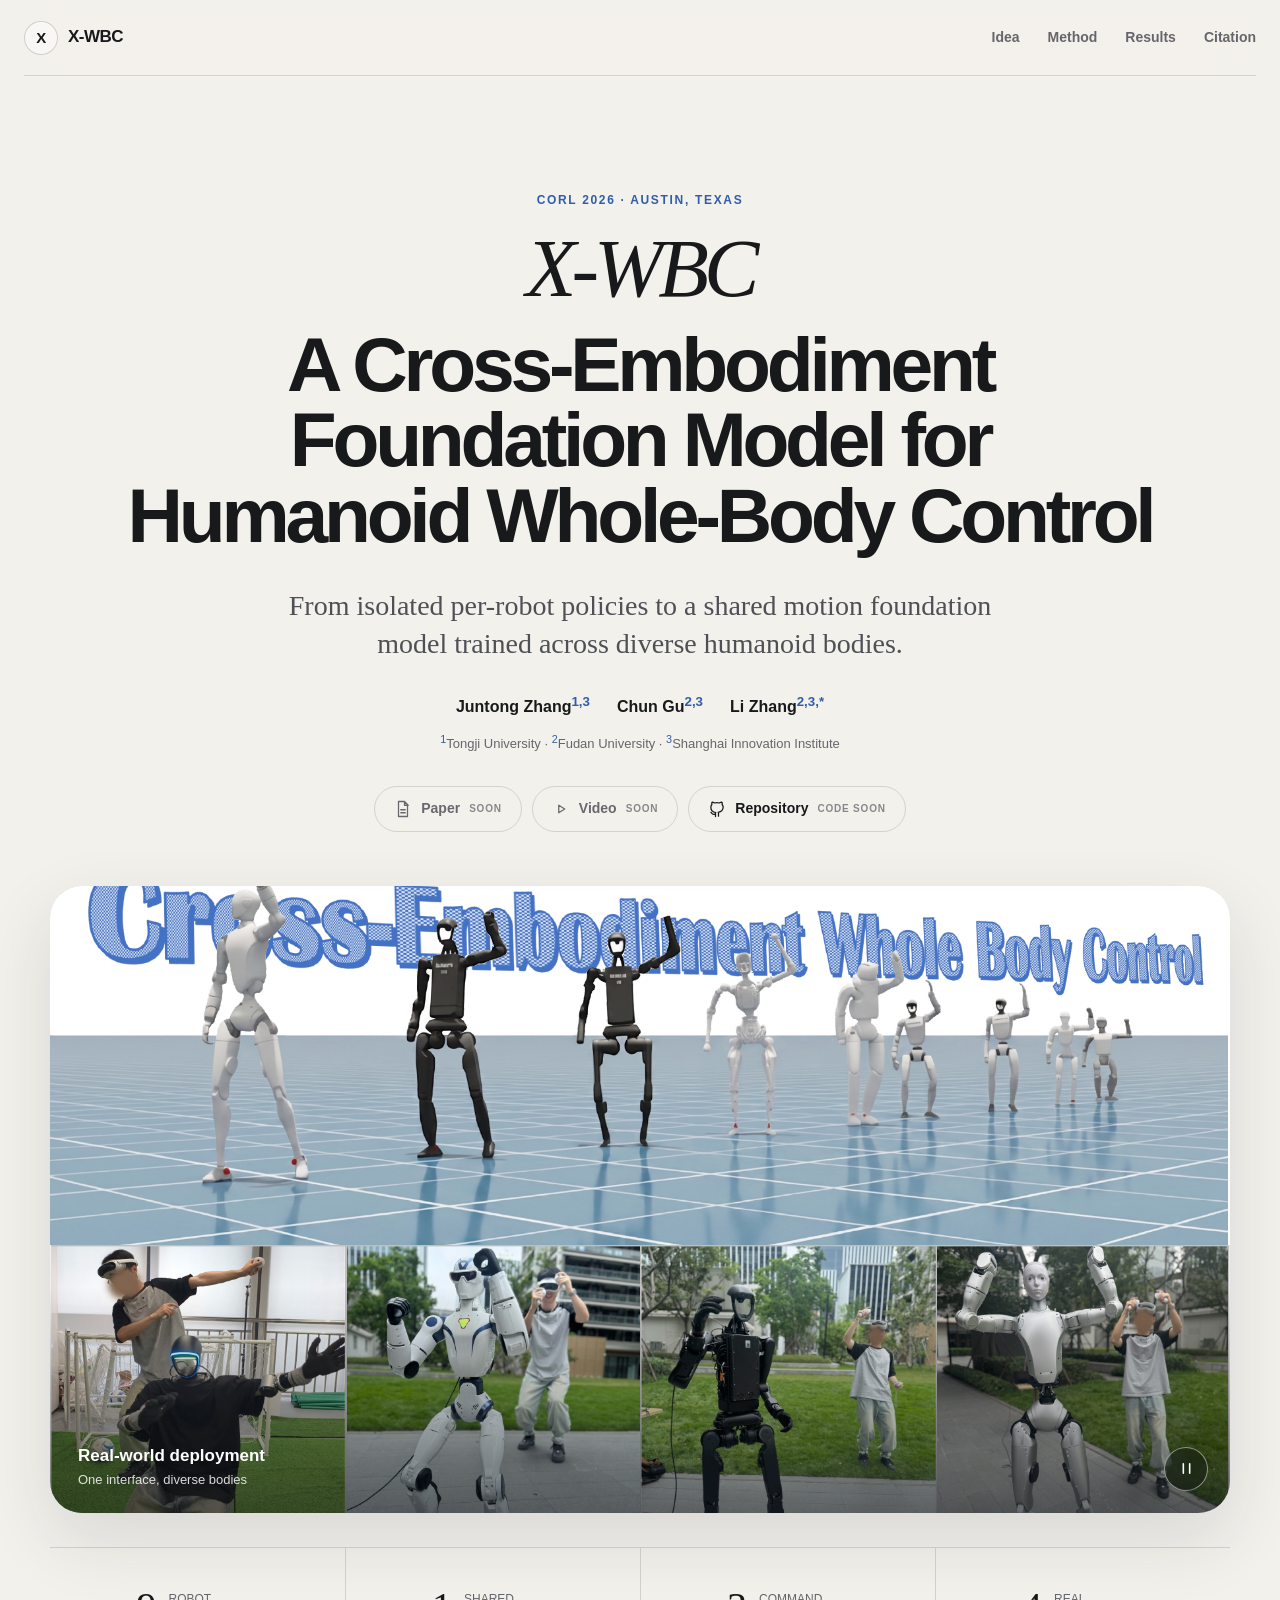
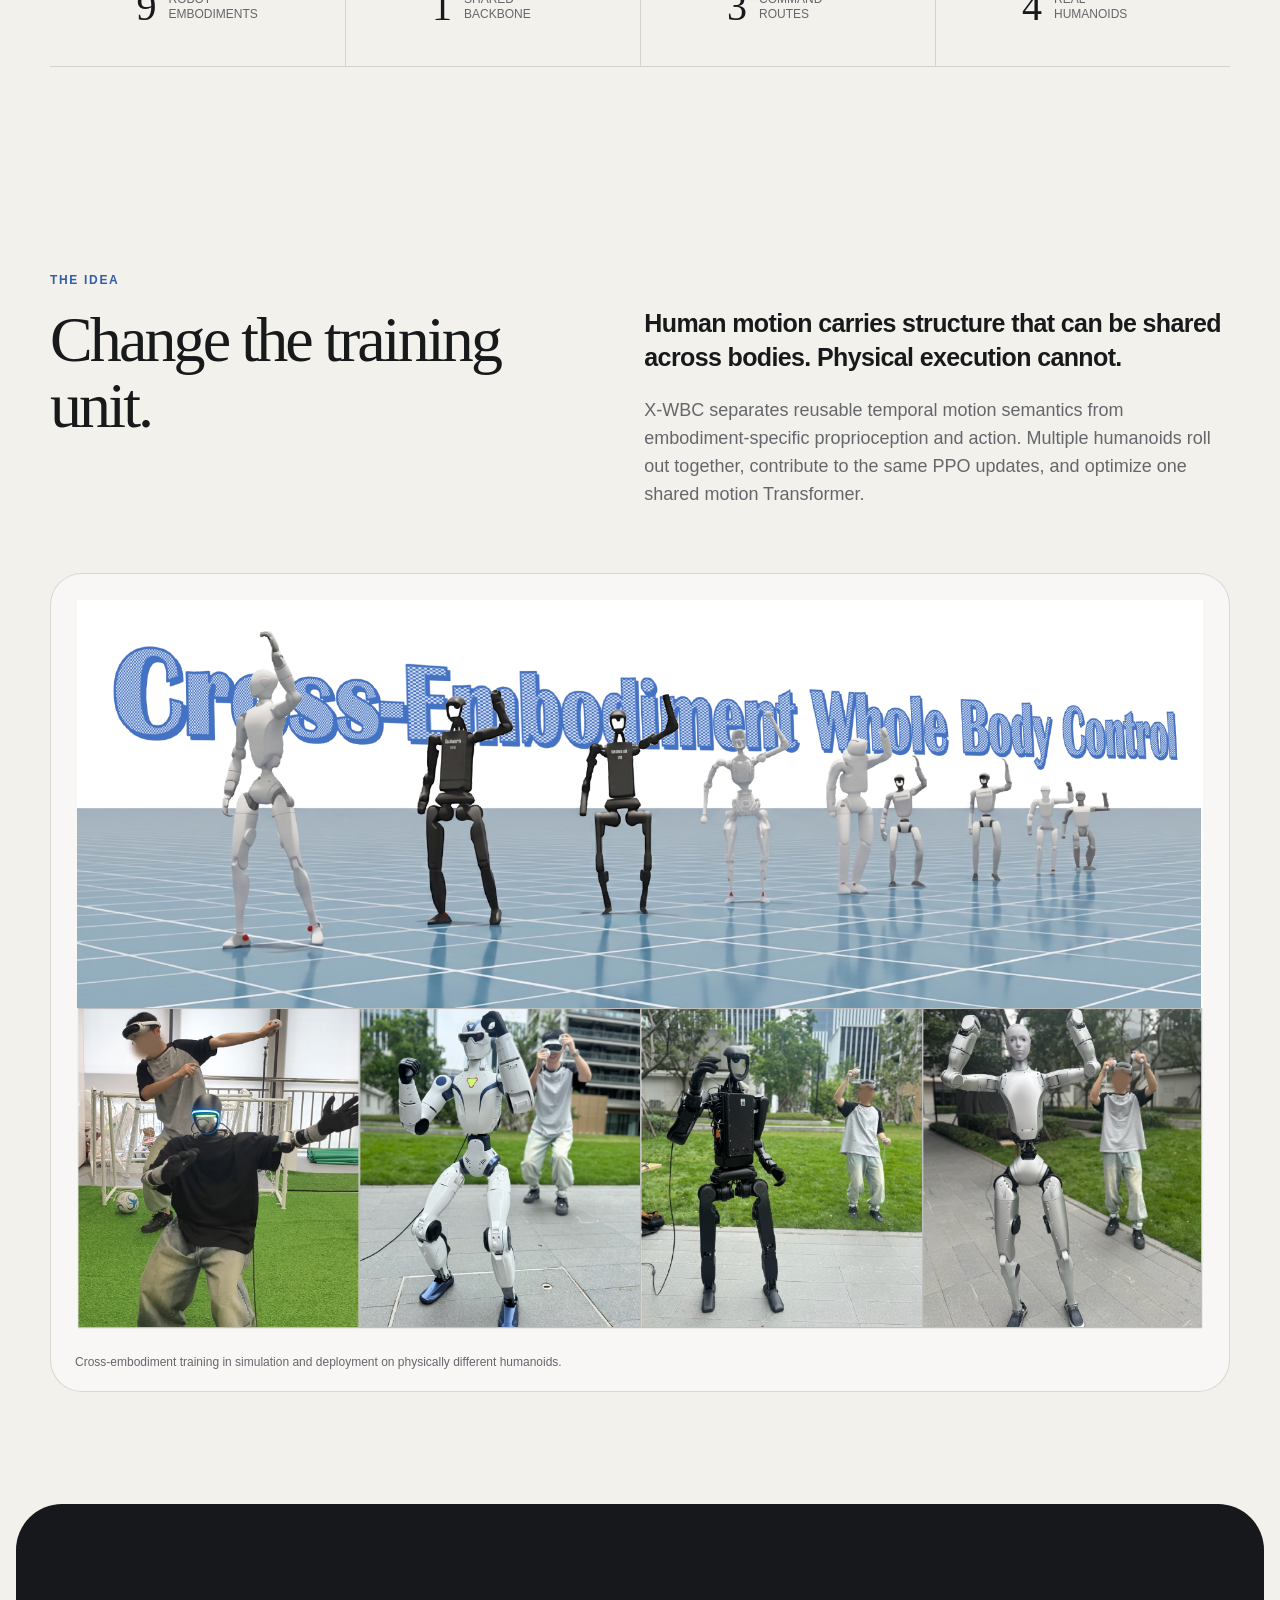
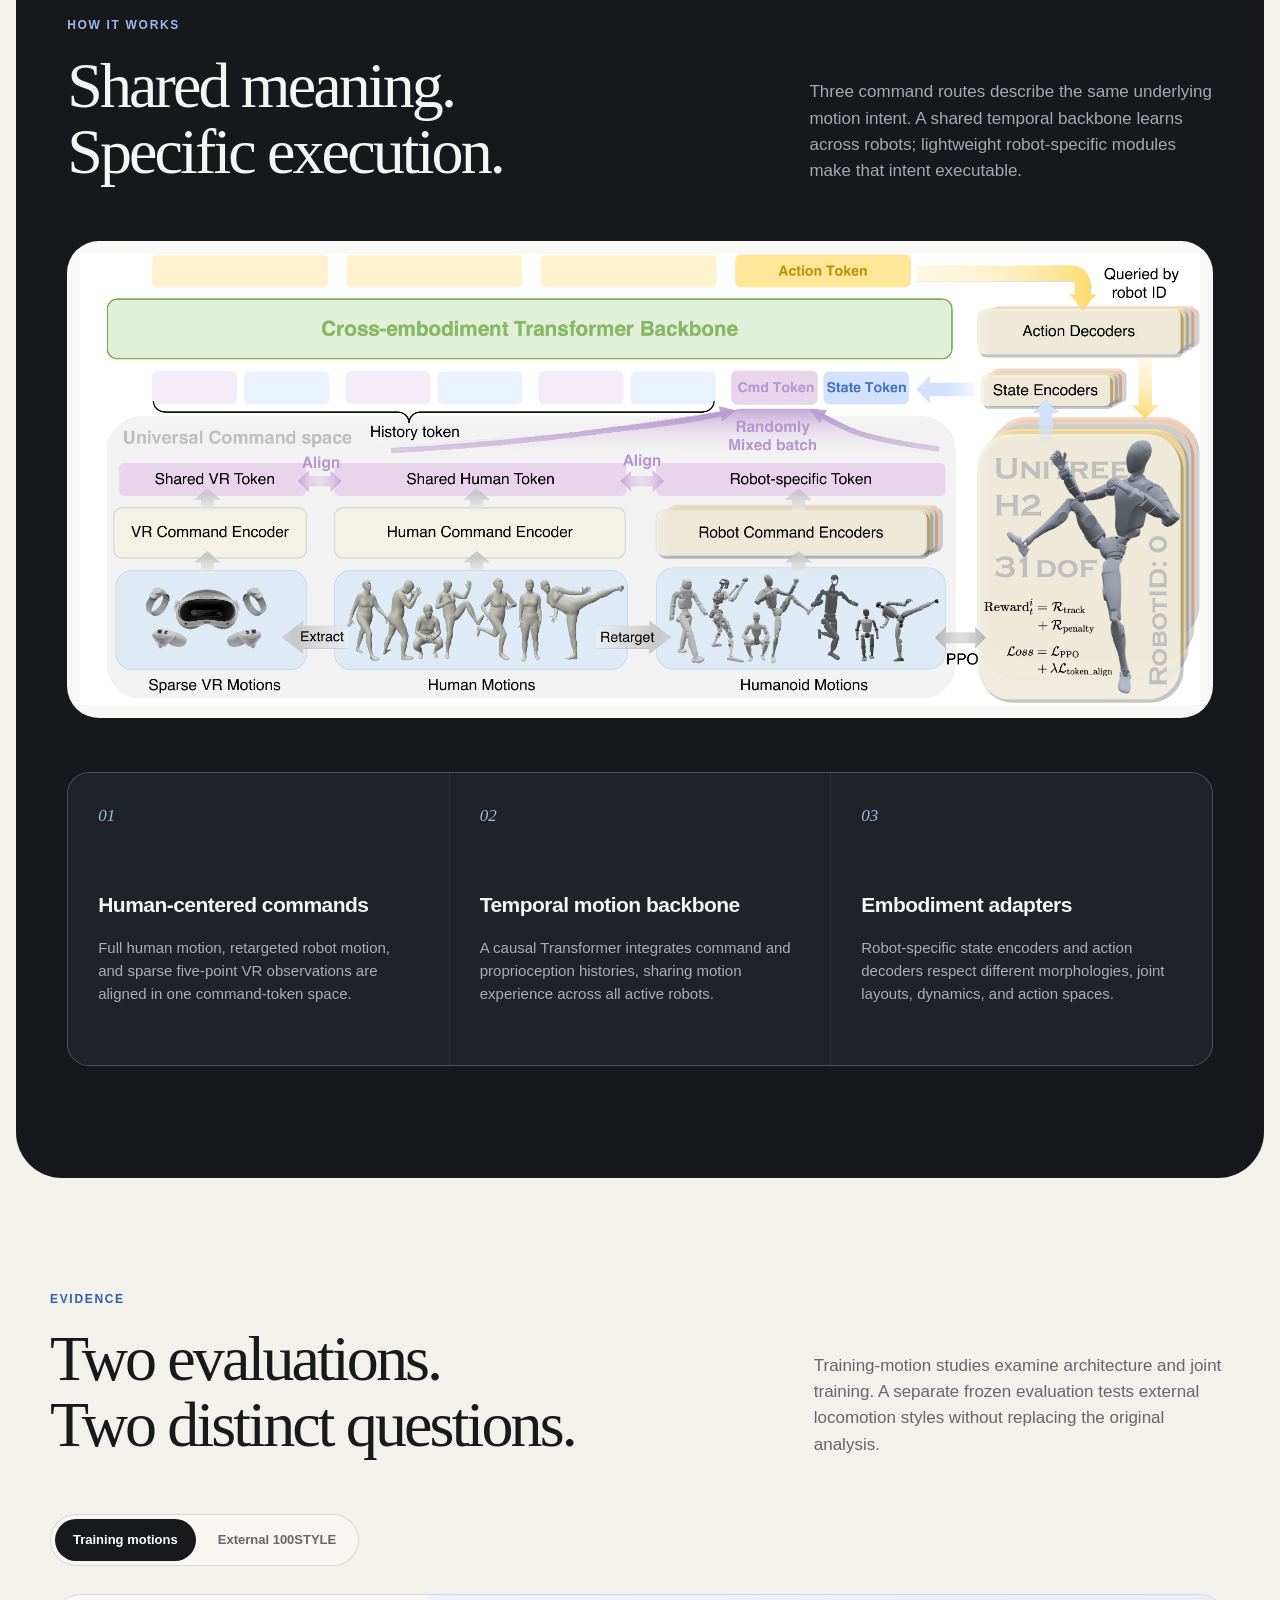
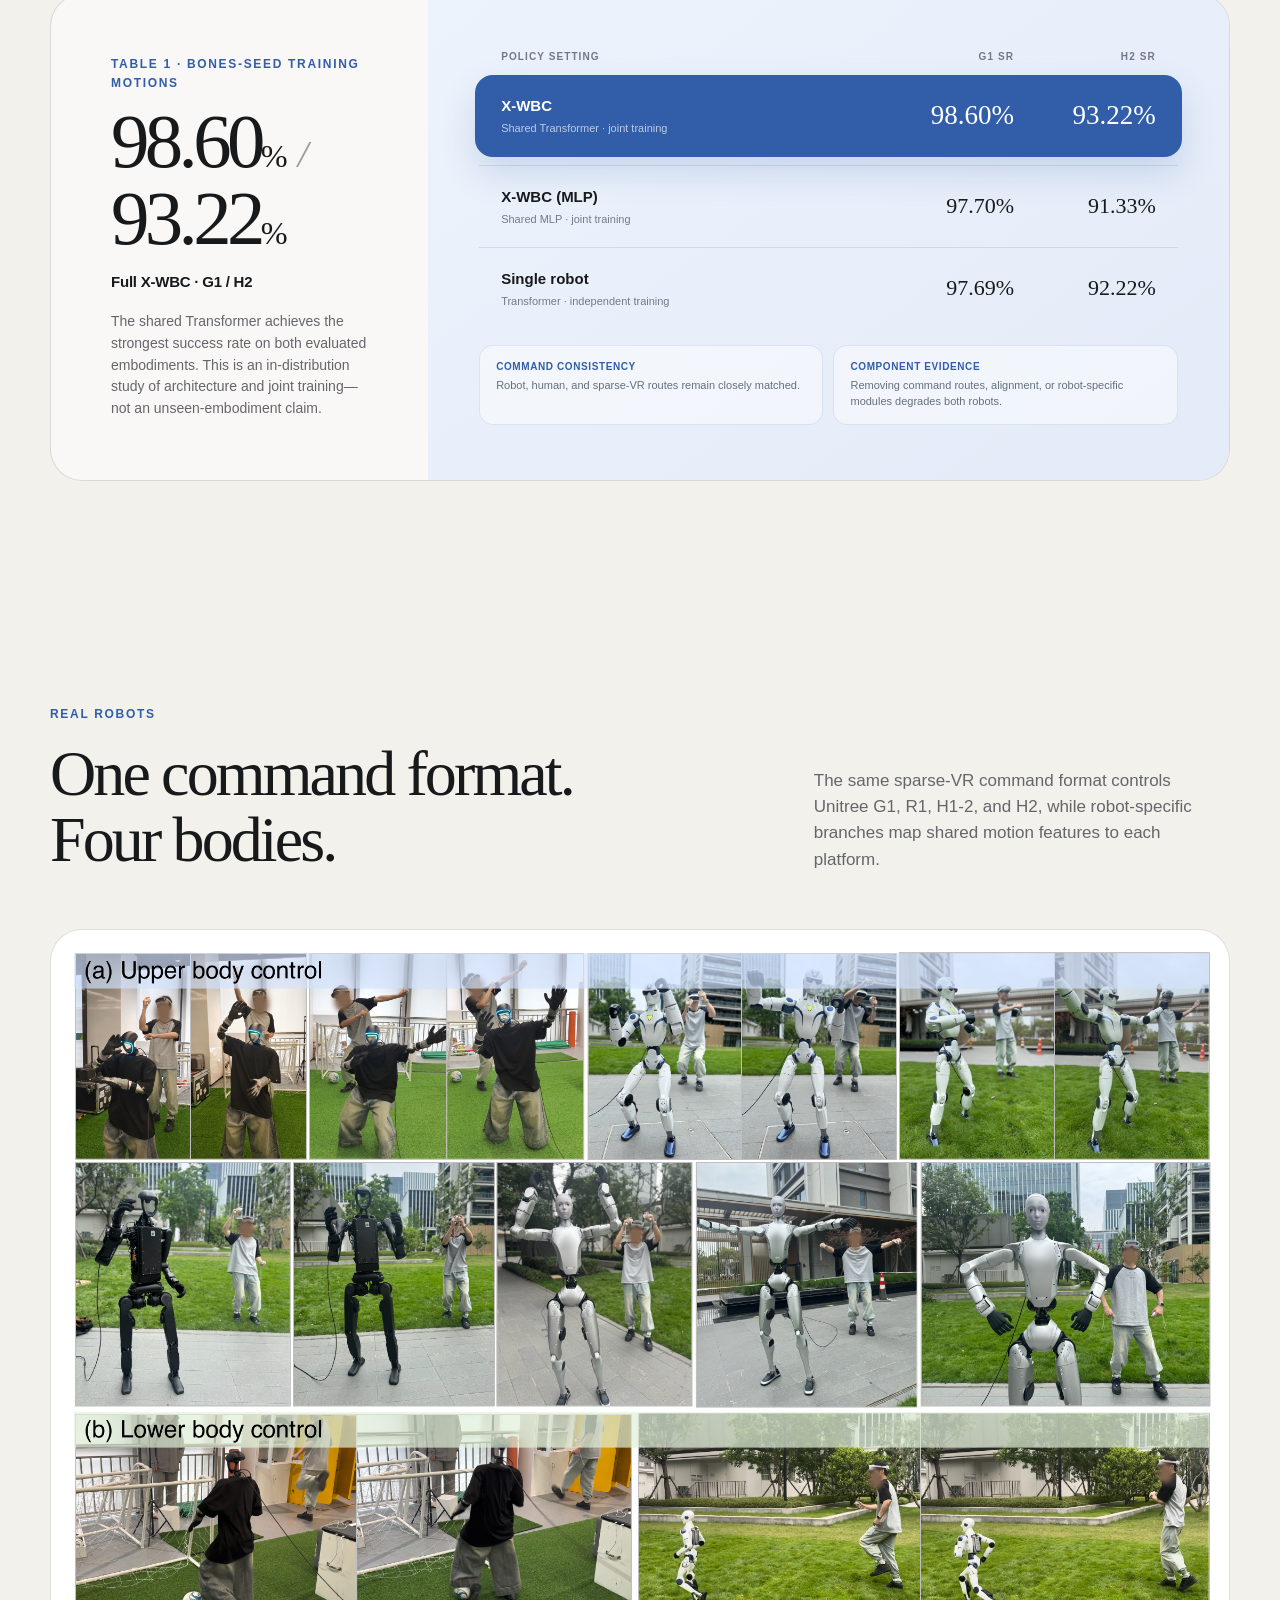
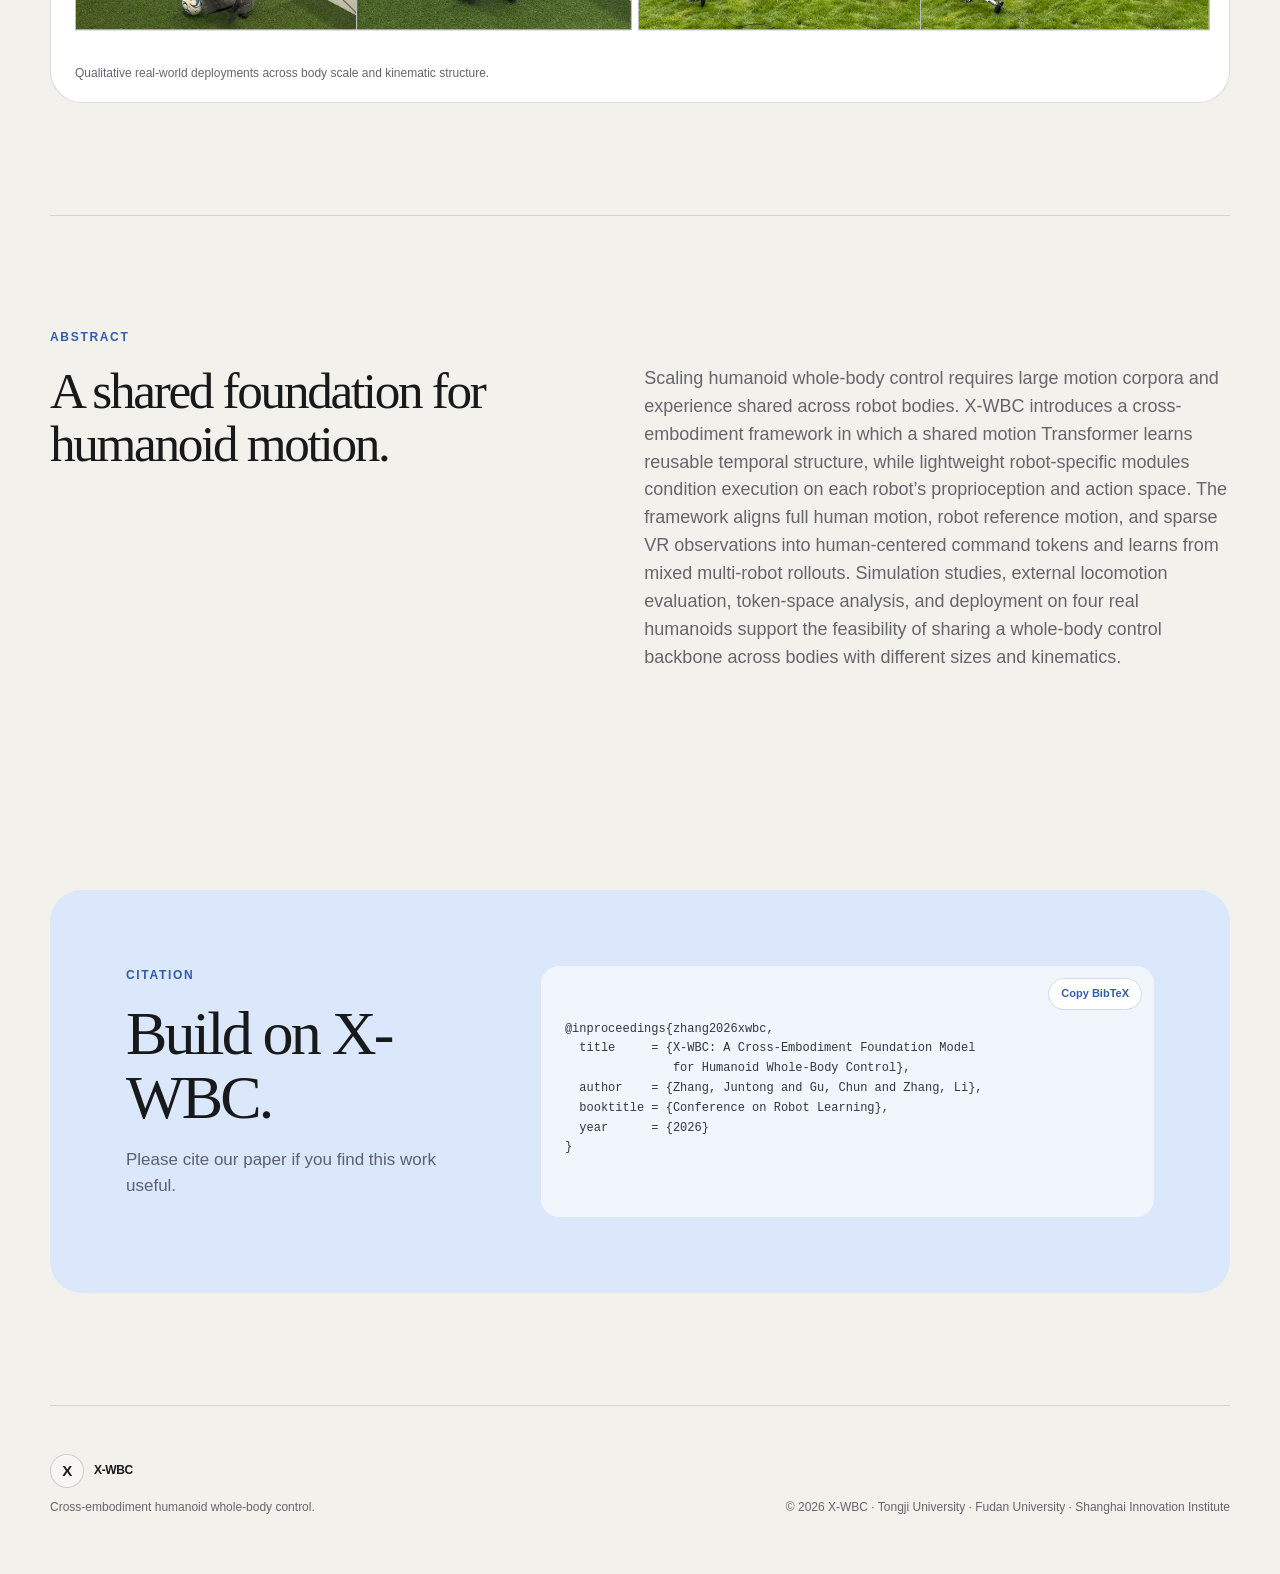
==== docs/index.html @ 3a6d3fd3 "Organize the project page under docs" ====
<!doctype html>
<html lang="en">
<head>
  <meta charset="utf-8">
  <meta name="viewport" content="width=device-width, initial-scale=1">
  <meta name="theme-color" content="#f3f1ec">
  <meta name="description" content="X-WBC is a cross-embodiment foundation model for humanoid whole-body control, jointly trained across nine robot embodiments.">
  <meta property="og:type" content="website">
  <meta property="og:title" content="X-WBC — Cross-Embodiment Humanoid Whole-Body Control">
  <meta property="og:description" content="One shared motion backbone, trained across diverse humanoid bodies.">
  <meta property="og:url" content="https://logosroboticsgroup.github.io/x-wbc/">
  <meta property="og:image" content="https://logosroboticsgroup.github.io/x-wbc/assets/images/teaser.png">
  <meta name="citation_title" content="X-WBC: A Cross-Embodiment Foundation Model for Humanoid Whole-Body Control">
  <meta name="citation_author" content="Juntong Zhang">
  <meta name="citation_author" content="Chun Gu">
  <meta name="citation_author" content="Li Zhang">
  <meta name="citation_publication_date" content="2026">
  <title>X-WBC — Cross-Embodiment Humanoid Whole-Body Control</title>
  <link rel="canonical" href="https://logosroboticsgroup.github.io/x-wbc/">
  <link rel="icon" href="favicon.svg" type="image/svg+xml">
  <link rel="stylesheet" href="assets/css/style.css?v=3">
  <script type="application/ld+json">
  {
    "@context": "https://schema.org",
    "@type": "ScholarlyArticle",
    "name": "X-WBC: A Cross-Embodiment Foundation Model for Humanoid Whole-Body Control",
    "author": [
      {"@type": "Person", "name": "Juntong Zhang"},
      {"@type": "Person", "name": "Chun Gu"},
      {"@type": "Person", "name": "Li Zhang"}
    ],
    "datePublished": "2026",
    "publisher": {"@type": "Organization", "name": "Conference on Robot Learning"}
  }
  </script>
</head>
<body>
  <header class="site-header" id="top">
    <a class="brand" href="#top" aria-label="X-WBC home">
      <span class="brand-mark" aria-hidden="true">X</span>
      <span>X-WBC</span>
    </a>
    <nav aria-label="Primary navigation">
      <a href="#idea">Idea</a>
      <a href="#method">Method</a>
      <a href="#results">Results</a>
      <a href="#citation">Citation</a>
    </nav>
  </header>

  <main>
    <section class="hero section-shell">
      <p class="eyebrow">CoRL 2026 · Austin, Texas</p>
      <h1><span>X-WBC</span>A Cross-Embodiment Foundation Model for Humanoid Whole-Body Control</h1>
      <p class="hero-deck">From isolated per-robot policies to a shared motion foundation model trained across diverse humanoid bodies.</p>

      <div class="authors" aria-label="Authors">
        <span>Juntong Zhang<sup>1,3</sup></span>
        <span>Chun Gu<sup>2,3</sup></span>
        <span>Li Zhang<sup>2,3,*</sup></span>
      </div>
      <p class="affiliations"><sup>1</sup>Tongji University · <sup>2</sup>Fudan University · <sup>3</sup>Shanghai Innovation Institute</p>

      <div class="hero-actions">
        <span class="action action-muted" aria-disabled="true">
          <svg viewBox="0 0 24 24" aria-hidden="true"><path d="M6 2h8l4 4v16H6zM14 2v5h5M9 13h6M9 17h6"/></svg>
          Paper <small>soon</small>
        </span>
        <span class="action action-muted" aria-disabled="true">
          <svg viewBox="0 0 24 24" aria-hidden="true"><path d="m9 7 8 5-8 5z"/></svg>
          Video <small>soon</small>
        </span>
        <a class="action action-secondary" href="https://github.com/LogosRoboticsGroup/x-wbc" target="_blank" rel="noreferrer">
          <svg viewBox="0 0 24 24" aria-hidden="true"><path d="M9 19c-4 1.2-4-2-5-2.5m10 5v-3.1c0-.9.1-1.5-.4-2 3.2-.4 6.6-1.6 6.6-7A5.4 5.4 0 0 0 18.8 6 5 5 0 0 0 18.7 3S17.6 2.7 15 4a11.5 11.5 0 0 0-6 0C6.4 2.7 5.3 3 5.3 3A5 5 0 0 0 5.2 6a5.4 5.4 0 0 0-1.4 3.7c0 5.4 3.4 6.6 6.6 7-.5.5-.5 1.2-.4 2V22"/></svg>
          Repository <small>code soon</small>
        </a>
      </div>

      <div class="hero-media">
        <video id="hero-video" autoplay muted loop playsinline preload="metadata" poster="assets/images/teaser.png" aria-label="X-WBC real-world humanoid deployment highlights">
          <source src="assets/videos/xwbc-hero.mp4" type="video/mp4">
        </video>
        <div class="media-shade" aria-hidden="true"></div>
        <p class="media-label"><span>Real-world deployment</span> One interface, diverse bodies</p>
        <button class="video-toggle" id="video-toggle" type="button" aria-label="Pause hero video" aria-pressed="false">
          <svg class="pause-icon" viewBox="0 0 24 24" aria-hidden="true"><path d="M8 6v12M16 6v12"/></svg>
          <svg class="play-icon" viewBox="0 0 24 24" aria-hidden="true"><path d="m9 6 9 6-9 6z"/></svg>
        </button>
      </div>

      <div class="stat-strip" aria-label="Project highlights">
        <div><strong>9</strong><span>robot embodiments</span></div>
        <div><strong>1</strong><span>shared backbone</span></div>
        <div><strong>3</strong><span>command routes</span></div>
        <div><strong>4</strong><span>real humanoids</span></div>
      </div>
    </section>

    <section class="idea section-shell reveal" id="idea">
      <p class="section-kicker">The idea</p>
      <div class="idea-grid">
        <h2>Change the training unit.</h2>
        <div>
          <p class="lead">Human motion carries structure that can be shared across bodies. Physical execution cannot.</p>
          <p>X-WBC separates reusable temporal motion semantics from embodiment-specific proprioception and action. Multiple humanoids roll out together, contribute to the same PPO updates, and optimize one shared motion Transformer.</p>
        </div>
      </div>
      <figure class="image-frame teaser-frame">
        <img src="assets/images/teaser.png" alt="Nine simulated humanoid embodiments and four real-world robots controlled through X-WBC" loading="lazy">
        <figcaption>Cross-embodiment training in simulation and deployment on physically different humanoids.</figcaption>
      </figure>
    </section>

    <section class="method section-shell reveal" id="method">
      <div class="section-heading">
        <div>
          <p class="section-kicker">How it works</p>
          <h2>Shared meaning.<br>Specific execution.</h2>
        </div>
        <p>Three command routes describe the same underlying motion intent. A shared temporal backbone learns across robots; lightweight robot-specific modules make that intent executable.</p>
      </div>

      <figure class="image-frame method-figure">
        <img src="assets/images/pipeline.png" alt="X-WBC architecture with command encoders, shared Transformer backbone, and robot-specific decoders" loading="lazy">
      </figure>

      <div class="feature-grid">
        <article>
          <span class="feature-index">01</span>
          <h3>Human-centered commands</h3>
          <p>Full human motion, retargeted robot motion, and sparse five-point VR observations are aligned in one command-token space.</p>
        </article>
        <article>
          <span class="feature-index">02</span>
          <h3>Temporal motion backbone</h3>
          <p>A causal Transformer integrates command and proprioception histories, sharing motion experience across all active robots.</p>
        </article>
        <article>
          <span class="feature-index">03</span>
          <h3>Embodiment adapters</h3>
          <p>Robot-specific state encoders and action decoders respect different morphologies, joint layouts, dynamics, and action spaces.</p>
        </article>
      </div>
    </section>

    <section class="results section-shell reveal" id="results">
      <div class="section-heading results-heading">
        <div>
          <p class="section-kicker">Evidence</p>
          <h2>Two evaluations.<br>Two distinct questions.</h2>
        </div>
        <p>Training-motion studies examine architecture and joint training. A separate frozen evaluation tests external locomotion styles without replacing the original analysis.</p>
      </div>

      <div class="evidence-tabs" role="tablist" aria-label="Evaluation track">
        <button type="button" role="tab" aria-selected="true" aria-controls="training-panel" id="training-tab" data-panel="training-panel">Training motions</button>
        <button type="button" role="tab" aria-selected="false" aria-controls="external-panel" id="external-tab" data-panel="external-panel">External 100STYLE</button>
      </div>

      <div class="evidence-panel training-panel is-active" id="training-panel" role="tabpanel" aria-labelledby="training-tab">
        <div class="metric-copy">
          <p class="metric-label">Table 1 · BONES-SEED training motions</p>
          <p class="metric-value">98.60<span>%</span> <i>/</i> 93.22<span>%</span></p>
          <h3>Full X-WBC · G1 / H2</h3>
          <p>The shared Transformer achieves the strongest success rate on both evaluated embodiments. This is an in-distribution study of architecture and joint training—not an unseen-embodiment claim.</p>
        </div>
        <div class="training-comparison" aria-label="BONES-SEED success rate comparison for G1 and H2">
          <div class="comparison-header" aria-hidden="true">
            <span>Policy setting</span><span>G1 SR</span><span>H2 SR</span>
          </div>
          <div class="training-row is-highlighted">
            <div><strong>X-WBC</strong><span>Shared Transformer · joint training</span></div>
            <strong>98.60%</strong>
            <strong>93.22%</strong>
          </div>
          <div class="training-row">
            <div><strong>X-WBC (MLP)</strong><span>Shared MLP · joint training</span></div>
            <strong>97.70%</strong>
            <strong>91.33%</strong>
          </div>
          <div class="training-row">
            <div><strong>Single robot</strong><span>Transformer · independent training</span></div>
            <strong>97.69%</strong>
            <strong>92.22%</strong>
          </div>
          <div class="training-insights">
            <p><span>Command consistency</span>Robot, human, and sparse-VR routes remain closely matched.</p>
            <p><span>Component evidence</span>Removing command routes, alignment, or robot-specific modules degrades both robots.</p>
          </div>
        </div>
      </div>

      <div class="evidence-panel" id="external-panel" role="tabpanel" aria-labelledby="external-tab" hidden>
        <div class="metric-copy">
          <p class="metric-label">100STYLE · 800 frozen clips · G1</p>
          <p class="metric-value">91.13<span>%</span></p>
          <p>X-WBC completes 729 clips through its sparse five-point VR interface. The comparison uses common scoring while each external system retains its native command interface and low-level controller.</p>
        </div>
        <div class="comparison-list" aria-label="100STYLE success rate comparison">
          <div><span>X-WBC · VR5</span><strong>91.13%</strong><i style="--width:91.13%"></i></div>
          <div><span>SONIC · SMPL</span><strong>93.00%</strong><i style="--width:93%"></i></div>
          <div><span>TWIST · SMPL–GMR</span><strong>75.62%</strong><i style="--width:75.62%"></i></div>
          <p>Success rate on the complete 100STYLE evaluation grid. Interfaces differ by system; see the paper for protocol and metric interpretation.</p>
        </div>
      </div>
    </section>

    <section class="deployment section-shell reveal" id="deployment">
      <div class="section-heading">
        <div>
          <p class="section-kicker">Real robots</p>
          <h2>One command format.<br>Four bodies.</h2>
        </div>
        <p>The same sparse-VR command format controls Unitree G1, R1, H1-2, and H2, while robot-specific branches map shared motion features to each platform.</p>
      </div>
      <figure class="image-frame deployment-figure">
        <img src="assets/images/deployment.png" alt="Real-world X-WBC deployment on Unitree G1, R1, H1-2, and H2" loading="lazy">
        <figcaption>Qualitative real-world deployments across body scale and kinematic structure.</figcaption>
      </figure>
    </section>

    <section class="abstract section-shell reveal" id="abstract">
      <p class="section-kicker">Abstract</p>
      <div class="abstract-grid">
        <h2>A shared foundation for humanoid motion.</h2>
        <p>Scaling humanoid whole-body control requires large motion corpora and experience shared across robot bodies. X-WBC introduces a cross-embodiment framework in which a shared motion Transformer learns reusable temporal structure, while lightweight robot-specific modules condition execution on each robot’s proprioception and action space. The framework aligns full human motion, robot reference motion, and sparse VR observations into human-centered command tokens and learns from mixed multi-robot rollouts. Simulation studies, external locomotion evaluation, token-space analysis, and deployment on four real humanoids support the feasibility of sharing a whole-body control backbone across bodies with different sizes and kinematics.</p>
      </div>
    </section>

    <section class="citation section-shell reveal" id="citation">
      <div class="citation-card">
        <div>
          <p class="section-kicker">Citation</p>
          <h2>Build on X-WBC.</h2>
          <p>Please cite our paper if you find this work useful.</p>
        </div>
        <div class="bibtex-wrap">
          <button id="copy-bibtex" type="button">Copy BibTeX</button>
          <pre id="bibtex"><code>@inproceedings{zhang2026xwbc,
  title     = {X-WBC: A Cross-Embodiment Foundation Model
               for Humanoid Whole-Body Control},
  author    = {Zhang, Juntong and Gu, Chun and Zhang, Li},
  booktitle = {Conference on Robot Learning},
  year      = {2026}
}</code></pre>
        </div>
      </div>
    </section>
  </main>

  <footer>
    <div>
      <a class="brand footer-brand" href="#top">
        <span class="brand-mark" aria-hidden="true">X</span>
        <span>X-WBC</span>
      </a>
      <p>Cross-embodiment humanoid whole-body control.</p>
    </div>
    <p>© 2026 X-WBC · Tongji University · Fudan University · Shanghai Innovation Institute</p>
  </footer>

  <script src="assets/js/main.js"></script>
</body>
</html>
---- docs/assets/css/style.css ----
:root {
  --paper: #f3f1ec;
  --paper-deep: #e9e5dd;
  --ink: #18191b;
  --muted: #65666b;
  --line: rgba(24, 25, 27, 0.14);
  --blue: #4f78c8;
  --blue-dark: #315da9;
  --blue-soft: #dbe7fb;
  --white: #fff;
  --radius-lg: 32px;
  --radius-md: 22px;
  --shadow: 0 26px 70px rgba(30, 34, 45, 0.12);
}

* { box-sizing: border-box; }

html {
  scroll-behavior: smooth;
  scroll-padding-top: 96px;
}

body {
  margin: 0;
  background: var(--paper);
  color: var(--ink);
  font-family: -apple-system, BlinkMacSystemFont, "Segoe UI", Helvetica, Arial, sans-serif;
  font-size: 17px;
  line-height: 1.55;
  -webkit-font-smoothing: antialiased;
}

a { color: inherit; }

img, video {
  display: block;
  max-width: 100%;
}

button, a { -webkit-tap-highlight-color: transparent; }

.site-header {
  position: sticky;
  top: 0;
  z-index: 20;
  display: flex;
  align-items: center;
  justify-content: space-between;
  width: min(1240px, calc(100% - 48px));
  height: 76px;
  margin: 0 auto;
  border-bottom: 1px solid var(--line);
  background: color-mix(in srgb, var(--paper) 83%, transparent);
  backdrop-filter: blur(18px) saturate(140%);
}

.brand {
  display: inline-flex;
  align-items: center;
  gap: 10px;
  color: var(--ink);
  font-weight: 700;
  letter-spacing: -0.03em;
  text-decoration: none;
}

.brand-mark {
  display: grid;
  width: 34px;
  height: 34px;
  place-items: center;
  border: 1px solid rgba(24, 25, 27, 0.18);
  border-radius: 50%;
  background: rgba(255, 255, 255, 0.38);
  color: var(--ink);
  font-size: 15px;
  font-weight: 750;
  letter-spacing: -0.04em;
  line-height: 1;
  box-shadow: inset 0 1px 0 rgba(255, 255, 255, 0.72);
}

nav { display: flex; gap: 28px; }

nav a {
  color: var(--muted);
  font-size: 14px;
  font-weight: 560;
  text-decoration: none;
}

nav a:hover { color: var(--ink); }

.section-shell {
  width: min(1180px, calc(100% - 48px));
  margin-inline: auto;
}

.hero {
  padding: clamp(72px, 9vw, 132px) 0 92px;
  text-align: center;
}

.eyebrow,
.section-kicker,
.metric-label {
  margin: 0 0 18px;
  color: var(--blue-dark);
  font-size: 12px;
  font-weight: 750;
  letter-spacing: 0.14em;
  text-transform: uppercase;
}

.hero h1 {
  max-width: 1040px;
  margin: 0 auto;
  font-size: clamp(43px, 6vw, 82px);
  font-weight: 560;
  letter-spacing: -0.055em;
  line-height: 0.98;
}

.hero h1 span {
  display: block;
  margin-bottom: 18px;
  font-family: Georgia, "Times New Roman", serif;
  font-size: 1.08em;
  font-style: italic;
  font-weight: 500;
  letter-spacing: -0.06em;
}

.hero-deck {
  max-width: 720px;
  margin: 34px auto 28px;
  color: #4e5056;
  font-family: Georgia, "Times New Roman", serif;
  font-size: clamp(20px, 2.3vw, 28px);
  line-height: 1.35;
}

.authors {
  display: flex;
  flex-wrap: wrap;
  justify-content: center;
  gap: 8px 27px;
  margin-top: 30px;
  font-size: 16px;
  font-weight: 650;
}

.authors sup, .affiliations sup { color: var(--blue-dark); }

.affiliations {
  margin: 10px auto 0;
  color: var(--muted);
  font-size: 13px;
}

.hero-actions {
  display: flex;
  flex-wrap: wrap;
  justify-content: center;
  gap: 10px;
  margin: 32px 0 54px;
}

.action {
  display: inline-flex;
  min-height: 46px;
  align-items: center;
  gap: 9px;
  padding: 0 19px;
  border: 1px solid var(--line);
  border-radius: 999px;
  font-size: 14px;
  font-weight: 670;
  text-decoration: none;
}

.action svg {
  width: 18px;
  fill: none;
  stroke: currentColor;
  stroke-linecap: round;
  stroke-linejoin: round;
  stroke-width: 1.7;
}

.action-primary { background: var(--ink); color: var(--white); }
.action-primary:hover { background: var(--blue-dark); }
.action-secondary:hover { border-color: rgba(24, 25, 27, 0.34); background: rgba(255, 255, 255, 0.46); }

.action-muted { color: #68696e; cursor: default; }
.action small { color: #86878b; font-size: 10px; letter-spacing: 0.08em; text-transform: uppercase; }

.hero-media {
  position: relative;
  aspect-ratio: 16 / 8.5;
  overflow: hidden;
  border-radius: var(--radius-lg);
  background: #cbd4e1;
  box-shadow: var(--shadow);
  text-align: left;
}

.hero-media video {
  width: 100%;
  height: 100%;
  object-fit: cover;
}

.media-shade {
  position: absolute;
  inset: auto 0 0;
  height: 36%;
  background: linear-gradient(transparent, rgba(7, 11, 17, 0.58));
}

.media-label {
  position: absolute;
  left: 28px;
  bottom: 23px;
  margin: 0;
  color: rgba(255, 255, 255, 0.84);
  font-size: 13px;
}

.media-label span {
  display: block;
  color: #fff;
  font-size: 17px;
  font-weight: 680;
}

.video-toggle {
  position: absolute;
  right: 22px;
  bottom: 22px;
  display: grid;
  width: 44px;
  height: 44px;
  padding: 0;
  place-items: center;
  border: 1px solid rgba(255, 255, 255, 0.48);
  border-radius: 50%;
  background: rgba(9, 12, 17, 0.38);
  color: #fff;
  backdrop-filter: blur(14px);
  cursor: pointer;
}

.video-toggle svg {
  width: 19px;
  fill: none;
  stroke: currentColor;
  stroke-linecap: round;
  stroke-width: 2;
}

.video-toggle .play-icon { display: none; fill: currentColor; stroke: none; }
.video-toggle.is-paused .pause-icon { display: none; }
.video-toggle.is-paused .play-icon { display: block; }

.stat-strip {
  display: grid;
  grid-template-columns: repeat(4, 1fr);
  margin-top: 34px;
  border-block: 1px solid var(--line);
}

.stat-strip div {
  display: flex;
  min-height: 118px;
  align-items: center;
  justify-content: center;
  gap: 12px;
  padding: 20px;
}

.stat-strip div + div { border-left: 1px solid var(--line); }
.stat-strip strong { font-family: Georgia, serif; font-size: 40px; font-weight: 400; }
.stat-strip span { max-width: 90px; color: var(--muted); font-size: 12px; line-height: 1.25; text-align: left; text-transform: uppercase; }

.idea, .method, .results, .deployment, .abstract { padding: 112px 0; }

.idea-grid, .abstract-grid {
  display: grid;
  grid-template-columns: minmax(0, 0.9fr) minmax(0, 1.1fr);
  gap: clamp(48px, 9vw, 120px);
  margin-bottom: 64px;
}

h2 {
  margin: 0;
  font-family: Georgia, "Times New Roman", serif;
  font-size: clamp(38px, 5vw, 66px);
  font-weight: 400;
  letter-spacing: -0.045em;
  line-height: 1.03;
}

.idea-grid p, .abstract-grid p {
  margin: 0;
  color: var(--muted);
  font-size: 18px;
}

.idea-grid .lead {
  margin-bottom: 22px;
  color: var(--ink);
  font-size: 25px;
  font-weight: 560;
  letter-spacing: -0.025em;
  line-height: 1.35;
}

.image-frame {
  margin: 0;
  overflow: hidden;
  border: 1px solid var(--line);
  border-radius: var(--radius-lg);
  background: rgba(255, 255, 255, 0.46);
}

.image-frame img { width: 100%; height: auto; }
.teaser-frame img { padding: 26px 26px 10px; }

figcaption {
  padding: 14px 24px 20px;
  color: var(--muted);
  font-size: 12px;
}

.method {
  width: min(1280px, calc(100% - 32px));
  padding-inline: clamp(22px, 4vw, 52px);
  border-radius: 46px;
  background: #16181c;
  color: #f5f5f3;
}

.section-heading {
  display: grid;
  grid-template-columns: minmax(0, 1.25fr) minmax(280px, 0.75fr);
  align-items: end;
  gap: 70px;
  margin-bottom: 56px;
}

.section-heading > p {
  margin: 0;
  color: #a8a9ae;
}

.method .section-kicker { color: #9db9ef; }
.method-figure { border-color: rgba(255, 255, 255, 0.14); background: #f8f8f7; }
.method-figure img { padding: 12px; }

.feature-grid {
  display: grid;
  grid-template-columns: repeat(3, 1fr);
  gap: 1px;
  margin-top: 54px;
  overflow: hidden;
  border: 1px solid rgba(255, 255, 255, 0.13);
  border-radius: var(--radius-md);
  background: rgba(255, 255, 255, 0.13);
}

.feature-grid article { min-height: 292px; padding: 30px; background: #1f2227; }
.feature-index { color: #9db9ef; font-family: Georgia, serif; font-style: italic; }
.feature-grid h3 { margin: 60px 0 14px; font-size: 21px; letter-spacing: -0.025em; }
.feature-grid p { margin: 0; color: #acaeb4; font-size: 15px; }

.results-heading > p, .deployment .section-heading > p { color: var(--muted); }

.evidence-tabs {
  display: inline-flex;
  gap: 4px;
  padding: 4px;
  border: 1px solid var(--line);
  border-radius: 999px;
  background: rgba(255, 255, 255, 0.4);
}

.evidence-tabs button {
  min-height: 42px;
  padding: 0 18px;
  border: 0;
  border-radius: 999px;
  background: transparent;
  color: var(--muted);
  font: inherit;
  font-size: 13px;
  font-weight: 650;
  cursor: pointer;
}

.evidence-tabs button[aria-selected="true"] { background: var(--ink); color: #fff; }

.evidence-panel {
  display: grid;
  grid-template-columns: minmax(290px, 0.66fr) minmax(0, 1.34fr);
  min-height: 480px;
  margin-top: 28px;
  overflow: hidden;
  border: 1px solid var(--line);
  border-radius: var(--radius-lg);
  background: rgba(255, 255, 255, 0.5);
}

.evidence-panel[hidden] { display: none; }

.metric-copy { display: flex; flex-direction: column; justify-content: center; padding: clamp(28px, 5vw, 60px); }
.metric-copy .metric-label { margin-bottom: 12px; }
.metric-value { margin: 0 0 22px; font-family: Georgia, serif; font-size: clamp(48px, 6vw, 78px); letter-spacing: -0.06em; line-height: 1; }
.metric-value span { font-size: 0.42em; }
.metric-value i { color: #9a9ba0; font-size: 0.5em; font-weight: 400; }
.metric-copy h3 { margin: -10px 0 18px; font-size: 15px; letter-spacing: -0.015em; }
.metric-copy > p:last-child { margin: 0; color: var(--muted); font-size: 14px; }

.training-panel { grid-template-columns: minmax(290px, 0.64fr) minmax(0, 1.36fr); }

.training-comparison {
  display: flex;
  flex-direction: column;
  justify-content: center;
  padding: clamp(30px, 4vw, 54px);
  background: linear-gradient(145deg, #edf3fc, #e3ebf8);
}

.comparison-header,
.training-row {
  display: grid;
  grid-template-columns: minmax(190px, 1.5fr) minmax(82px, 0.5fr) minmax(82px, 0.5fr);
  align-items: center;
  gap: 18px;
}

.comparison-header {
  padding: 0 22px 10px;
  color: #717989;
  font-size: 10px;
  font-weight: 750;
  letter-spacing: 0.11em;
  text-transform: uppercase;
}

.comparison-header span:not(:first-child) { text-align: right; }

.training-row {
  min-height: 82px;
  padding: 15px 22px;
  border-top: 1px solid rgba(49, 93, 169, 0.15);
}

.training-row.is-highlighted {
  margin: 0 -4px 8px;
  padding-inline: 26px;
  border: 0;
  border-radius: 18px;
  background: var(--blue-dark);
  color: #fff;
  box-shadow: 0 16px 34px rgba(49, 93, 169, 0.18);
}

.training-row > div { display: flex; flex-direction: column; }
.training-row > div > strong { font-size: 15px; }
.training-row > div > span { margin-top: 3px; color: #737b89; font-size: 11px; }
.training-row.is-highlighted > div > span { color: rgba(255, 255, 255, 0.68); }
.training-row > strong { font-family: Georgia, serif; font-size: 22px; font-weight: 400; text-align: right; }
.training-row.is-highlighted > strong { font-size: 27px; }

.training-insights {
  display: grid;
  grid-template-columns: 1fr 1fr;
  gap: 10px;
  margin-top: 16px;
}

.training-insights p {
  margin: 0;
  padding: 14px 16px;
  border: 1px solid rgba(49, 93, 169, 0.13);
  border-radius: 14px;
  background: rgba(255, 255, 255, 0.48);
  color: #666e7d;
  font-size: 11px;
  line-height: 1.45;
}

.training-insights span { display: block; margin-bottom: 4px; color: var(--blue-dark); font-size: 10px; font-weight: 760; letter-spacing: 0.06em; text-transform: uppercase; }

.comparison-list { display: flex; flex-direction: column; justify-content: center; gap: 29px; padding: clamp(32px, 6vw, 78px); background: #dce6f7; }
.comparison-list div { position: relative; display: grid; grid-template-columns: 1fr auto; gap: 14px; padding-bottom: 11px; }
.comparison-list div::after { position: absolute; right: 0; bottom: 0; left: 0; height: 4px; border-radius: 4px; background: rgba(49, 93, 169, 0.13); content: ""; }
.comparison-list i { position: absolute; bottom: 0; left: 0; z-index: 1; width: var(--width); height: 4px; border-radius: 4px; background: var(--blue-dark); }
.comparison-list span { font-size: 14px; font-weight: 630; }
.comparison-list strong { font-family: Georgia, serif; font-size: 22px; font-weight: 400; }
.comparison-list > p { margin: 8px 0 0; color: var(--muted); font-size: 12px; }

.deployment-figure { background: #fff; }
.deployment-figure img { padding: 18px; }

.abstract { border-top: 1px solid var(--line); }
.abstract-grid h2 { font-size: clamp(34px, 4vw, 54px); }

.citation { padding: 42px 0 112px; }
.citation-card {
  display: grid;
  grid-template-columns: 0.72fr 1.28fr;
  gap: 70px;
  padding: clamp(34px, 6vw, 76px);
  border-radius: var(--radius-lg);
  background: var(--blue-soft);
}

.citation-card h2 { font-size: clamp(38px, 5vw, 62px); }
.citation-card > div > p:last-child { color: #5b6170; }
.bibtex-wrap { position: relative; align-self: stretch; }
.bibtex-wrap pre { height: 100%; margin: 0; overflow-x: auto; padding: 54px 24px 24px; border-radius: 18px; background: rgba(255, 255, 255, 0.62); color: #303643; font: 12px/1.65 ui-monospace, SFMono-Regular, Menlo, Monaco, Consolas, monospace; white-space: pre-wrap; }
.bibtex-wrap button { position: absolute; top: 12px; right: 12px; min-height: 32px; padding: 0 12px; border: 1px solid rgba(49, 93, 169, 0.2); border-radius: 999px; background: #fff; color: var(--blue-dark); font: inherit; font-size: 11px; font-weight: 700; cursor: pointer; }

footer {
  display: flex;
  width: min(1180px, calc(100% - 48px));
  align-items: flex-end;
  justify-content: space-between;
  gap: 40px;
  margin: 0 auto;
  padding: 48px 0 58px;
  border-top: 1px solid var(--line);
  color: var(--muted);
  font-size: 12px;
}

.footer-brand { margin-bottom: 10px; }
footer p { margin: 0; }

.reveal { opacity: 0; transform: translateY(20px); transition: opacity 0.75s ease, transform 0.75s ease; }
.reveal.is-visible { opacity: 1; transform: translateY(0); }

@media (max-width: 820px) {
  .site-header { width: min(100% - 32px, 1180px); }
  nav { gap: 18px; }
  nav a:nth-child(2), nav a:nth-child(3) { display: none; }
  .section-shell { width: min(100% - 32px, 1180px); }
  .hero { padding-top: 62px; }
  .hero-media { aspect-ratio: 4 / 3; border-radius: 24px; }
  .hero-media video { object-position: center; }
  .stat-strip { grid-template-columns: repeat(2, 1fr); }
  .stat-strip div:nth-child(3) { border-left: 0; border-top: 1px solid var(--line); }
  .stat-strip div:nth-child(4) { border-top: 1px solid var(--line); }
  .idea-grid, .abstract-grid, .section-heading, .citation-card, .evidence-panel { grid-template-columns: 1fr; }
  .idea-grid, .abstract-grid, .section-heading { gap: 34px; }
  .method { width: calc(100% - 20px); padding-inline: 18px; border-radius: 32px; }
  .feature-grid { grid-template-columns: 1fr; }
  .feature-grid article { min-height: 220px; }
  .feature-grid h3 { margin-top: 42px; }
  .training-panel { grid-template-columns: 1fr; }
  .training-comparison { min-height: 430px; }
  .citation-card { gap: 36px; }
  footer { width: calc(100% - 32px); align-items: flex-start; flex-direction: column; }
}

@media (max-width: 520px) {
  body { font-size: 16px; }
  .site-header { height: 64px; }
  .hero { padding-top: 48px; }
  .hero h1 { font-size: 42px; }
  .hero-deck { font-size: 19px; }
  .hero-actions { margin-bottom: 34px; }
  .hero-media { aspect-ratio: 3 / 4; }
  .media-label { left: 18px; bottom: 18px; max-width: 70%; }
  .video-toggle { right: 16px; bottom: 16px; }
  .stat-strip strong { font-size: 34px; }
  .idea, .method, .results, .deployment, .abstract { padding-top: 82px; padding-bottom: 82px; }
  .teaser-frame img, .deployment-figure img { padding: 8px 8px 0; }
  .evidence-tabs { display: grid; grid-template-columns: 1fr 1fr; width: 100%; }
  .evidence-tabs button { padding-inline: 8px; }
  .metric-copy { padding: 34px 26px; }
  .training-comparison { min-height: 0; padding: 26px 16px; }
  .comparison-header { grid-template-columns: 1fr 1fr; gap: 8px; padding-inline: 12px; }
  .comparison-header span:first-child { display: none; }
  .comparison-header span:nth-child(2) { text-align: left; }
  .training-row { grid-template-columns: 1fr 1fr; gap: 8px; min-height: 102px; padding-inline: 12px; }
  .training-row > div { grid-column: 1 / -1; }
  .training-row > strong:nth-child(2) { text-align: left; }
  .training-row.is-highlighted { padding-inline: 16px; }
  .training-row > div > span { font-size: 9px; }
  .training-row > strong { font-size: 17px; }
  .training-row.is-highlighted > strong { font-size: 20px; }
  .training-insights { grid-template-columns: 1fr; }
  .comparison-list { padding: 34px 26px; }
  .citation { padding-bottom: 80px; }
  .citation-card { padding: 28px 20px; }
}

@media (prefers-reduced-motion: reduce) {
  html { scroll-behavior: auto; }
  .reveal { opacity: 1; transform: none; transition: none; }
}
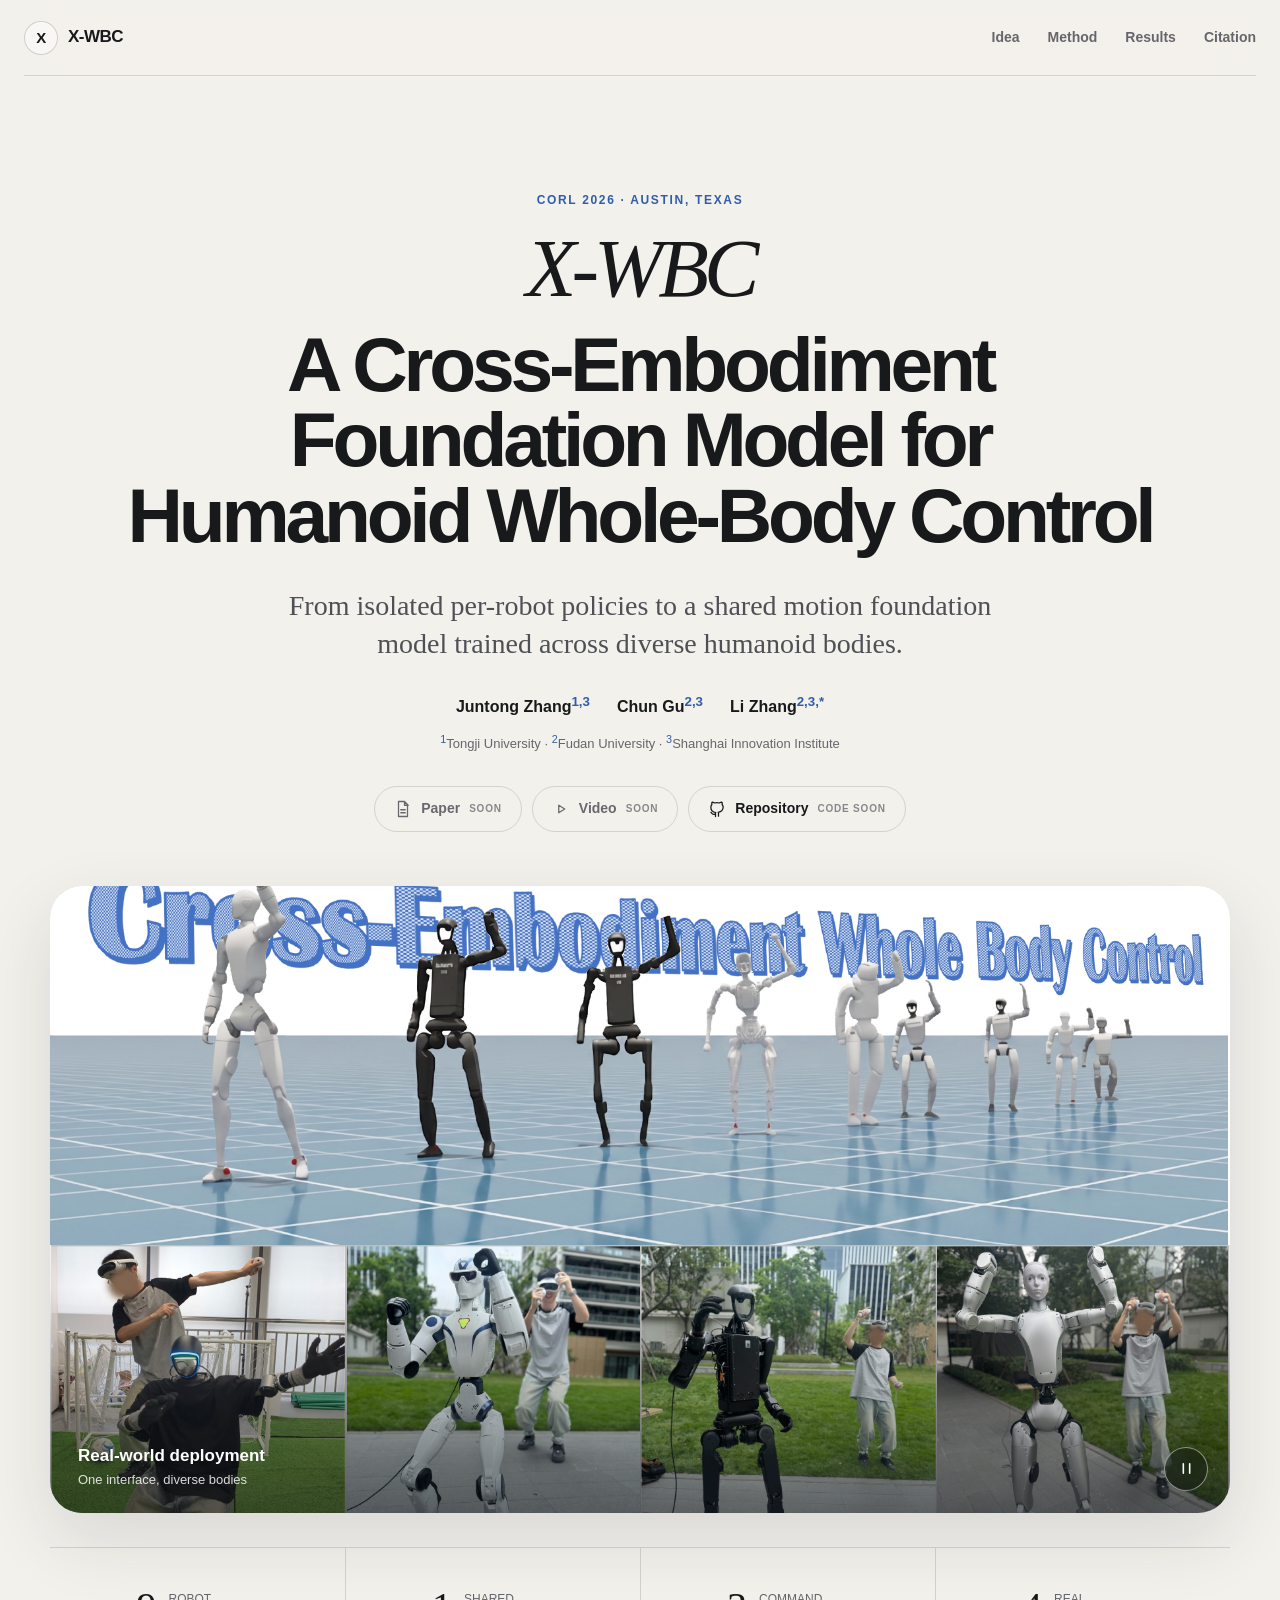
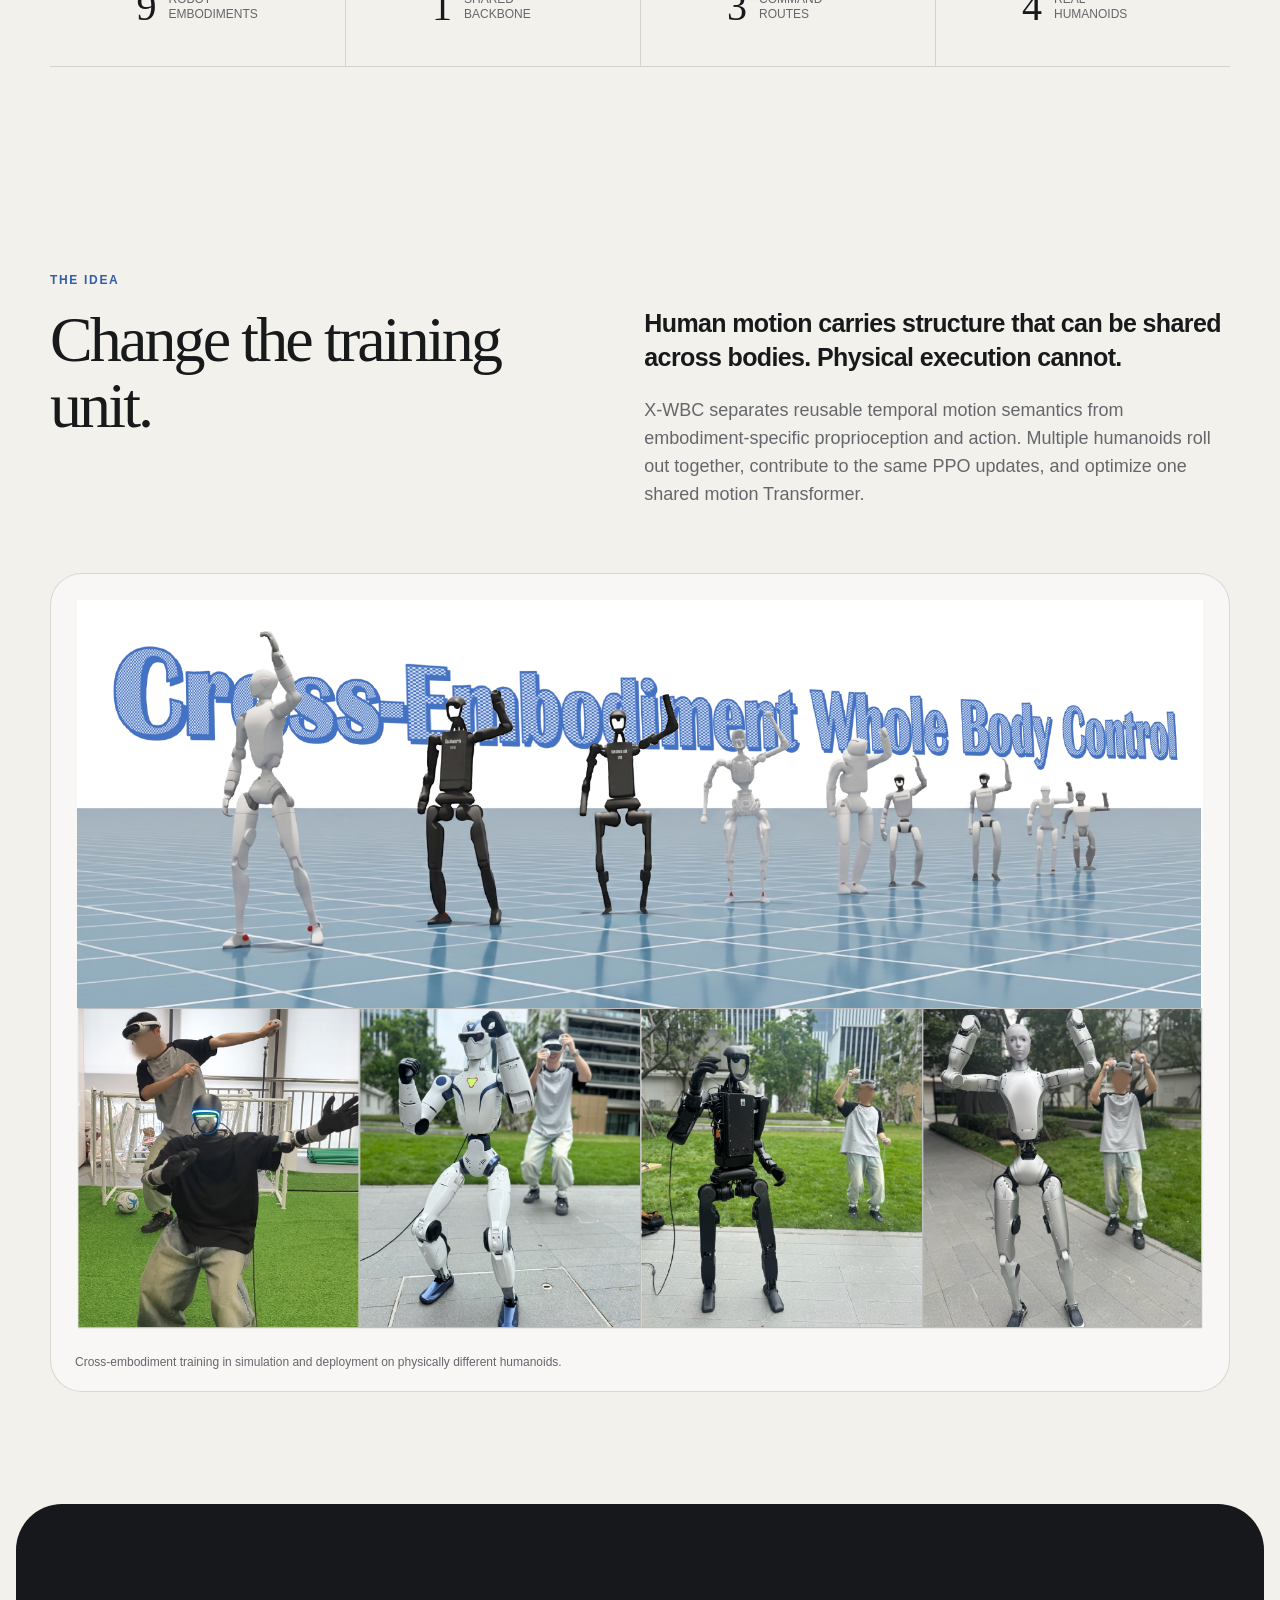
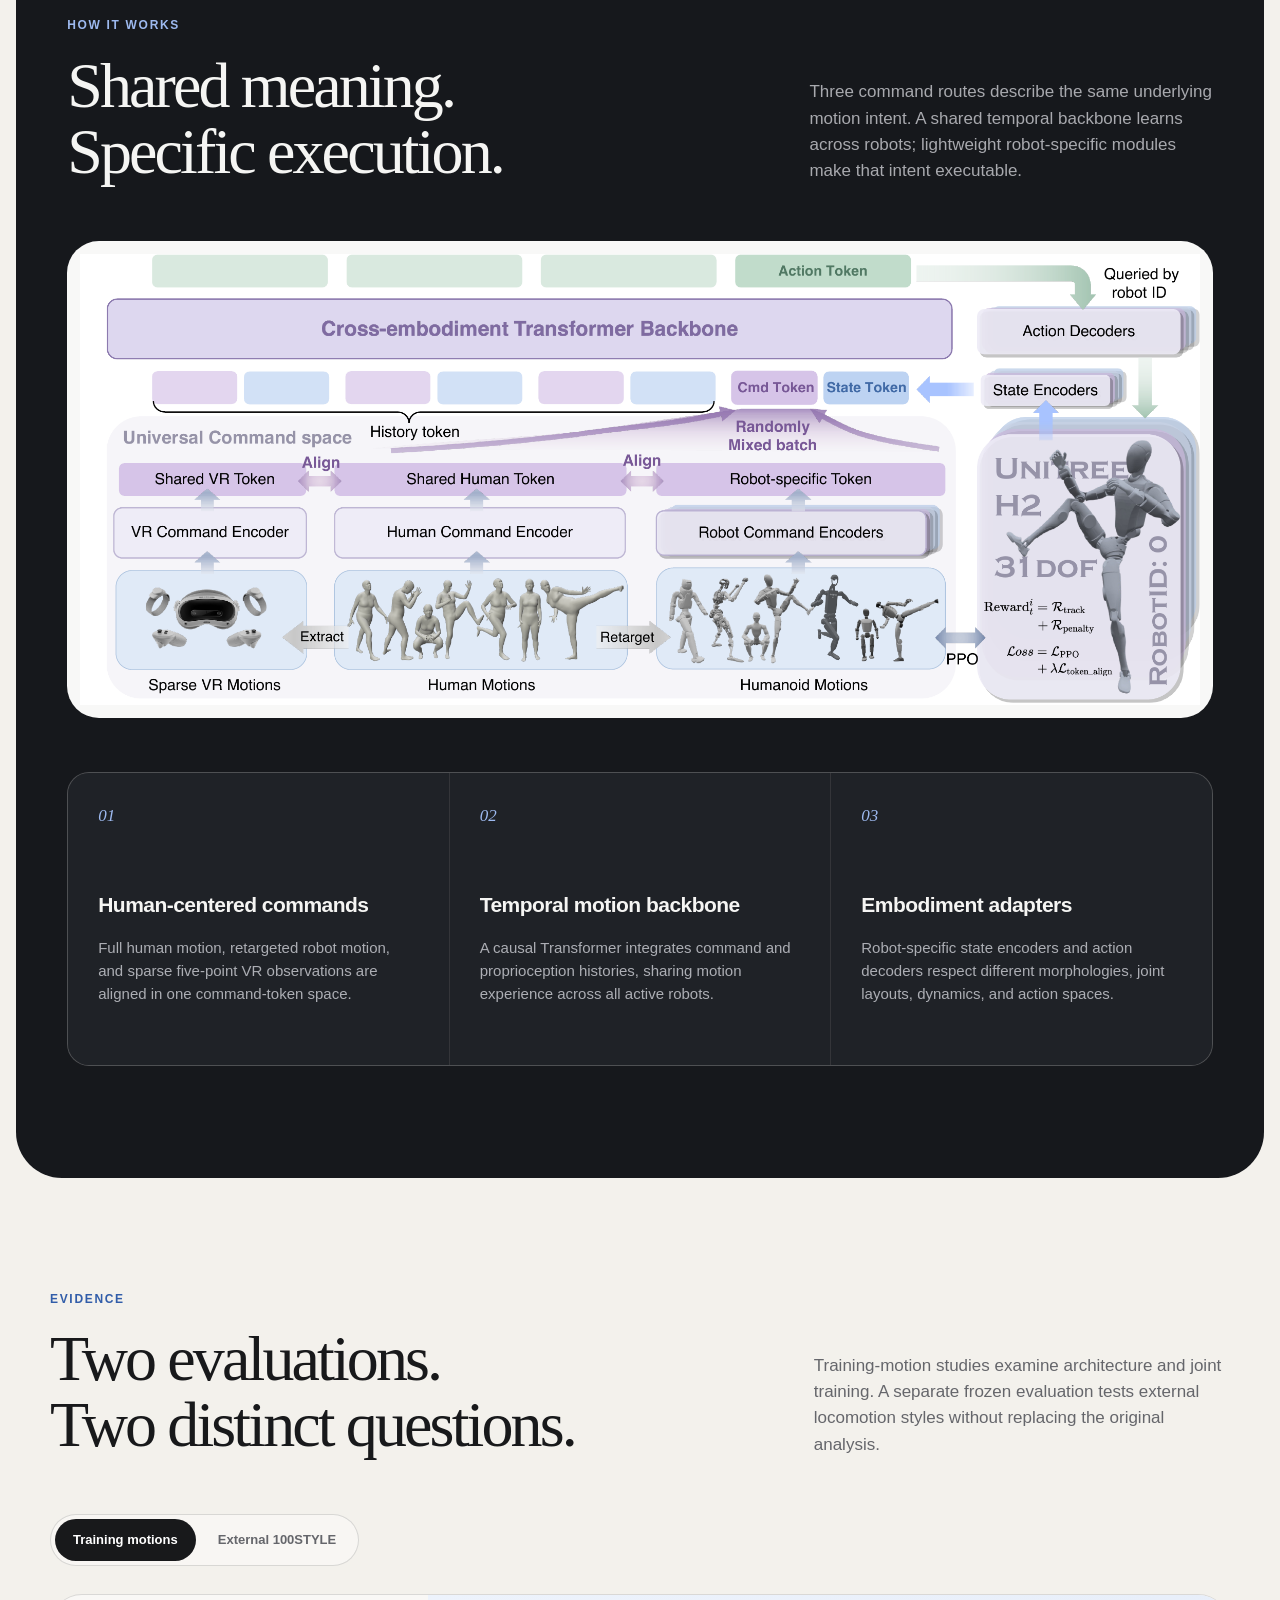
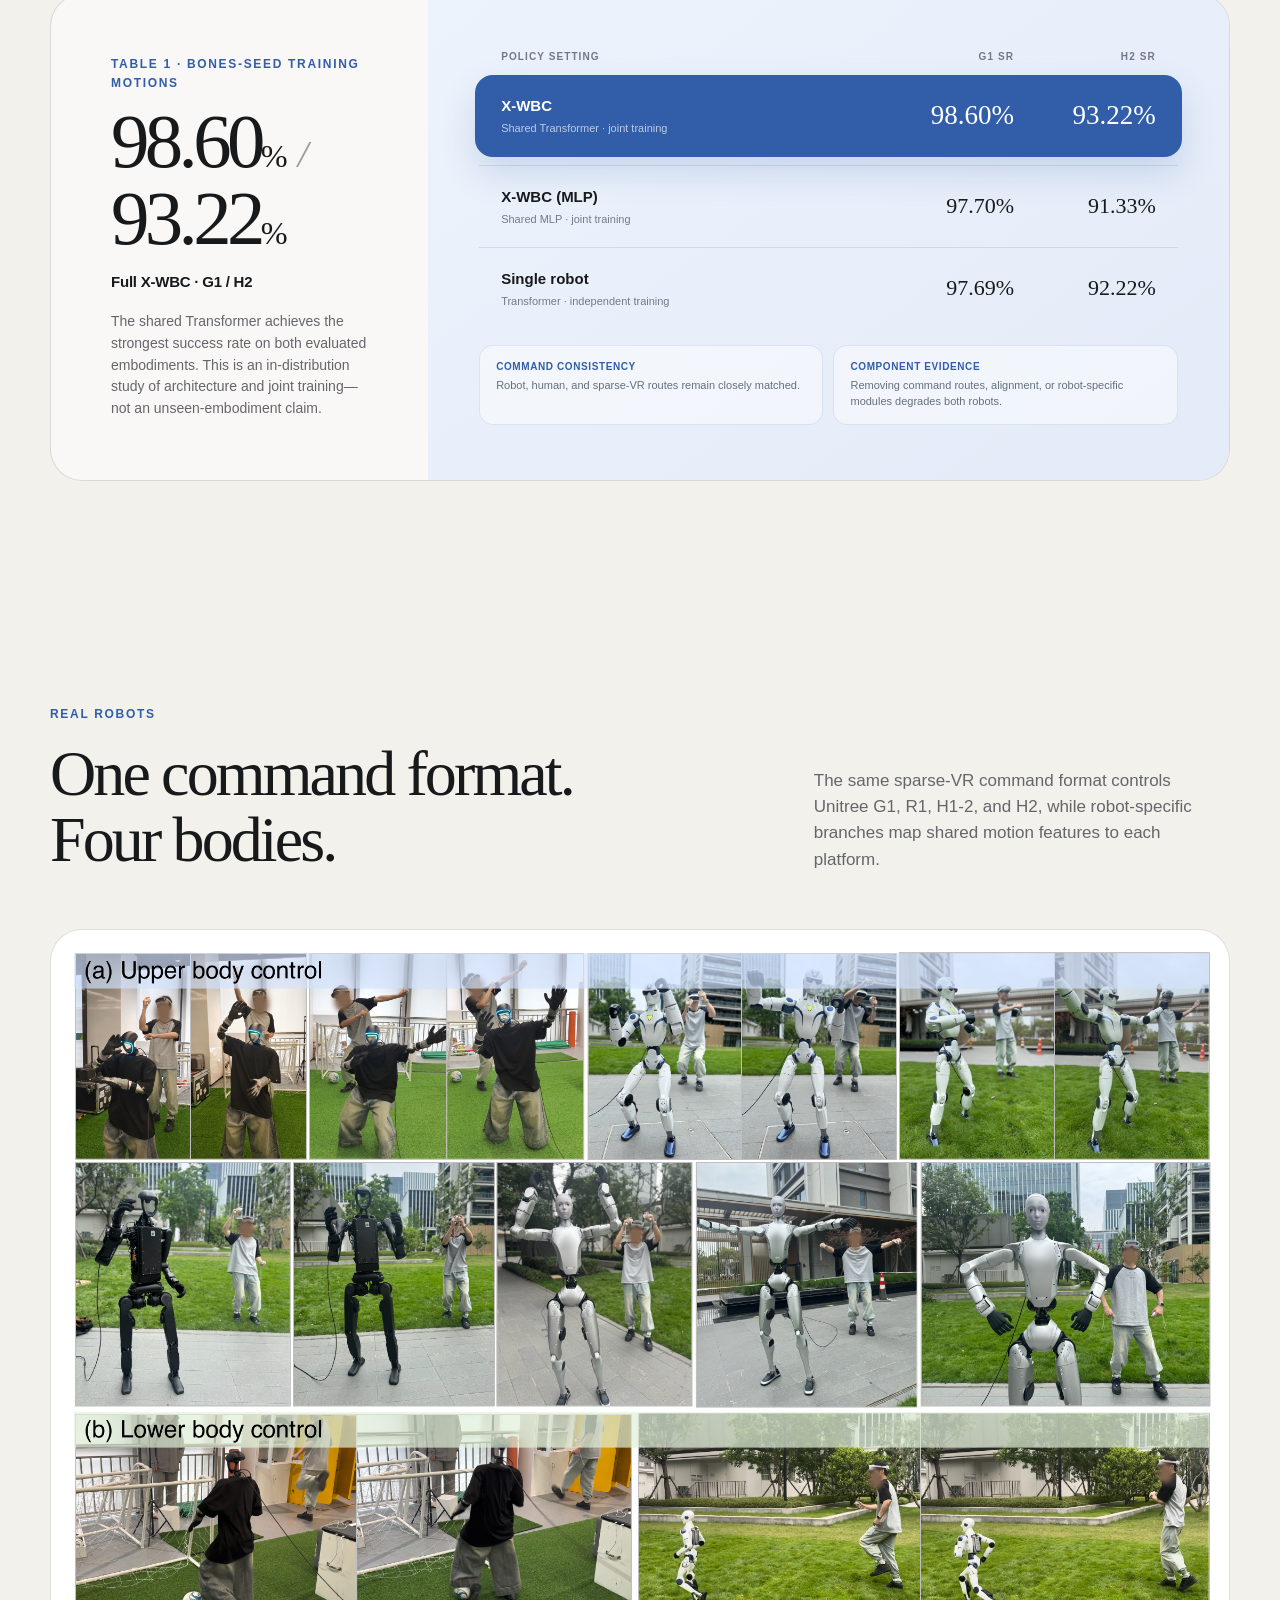
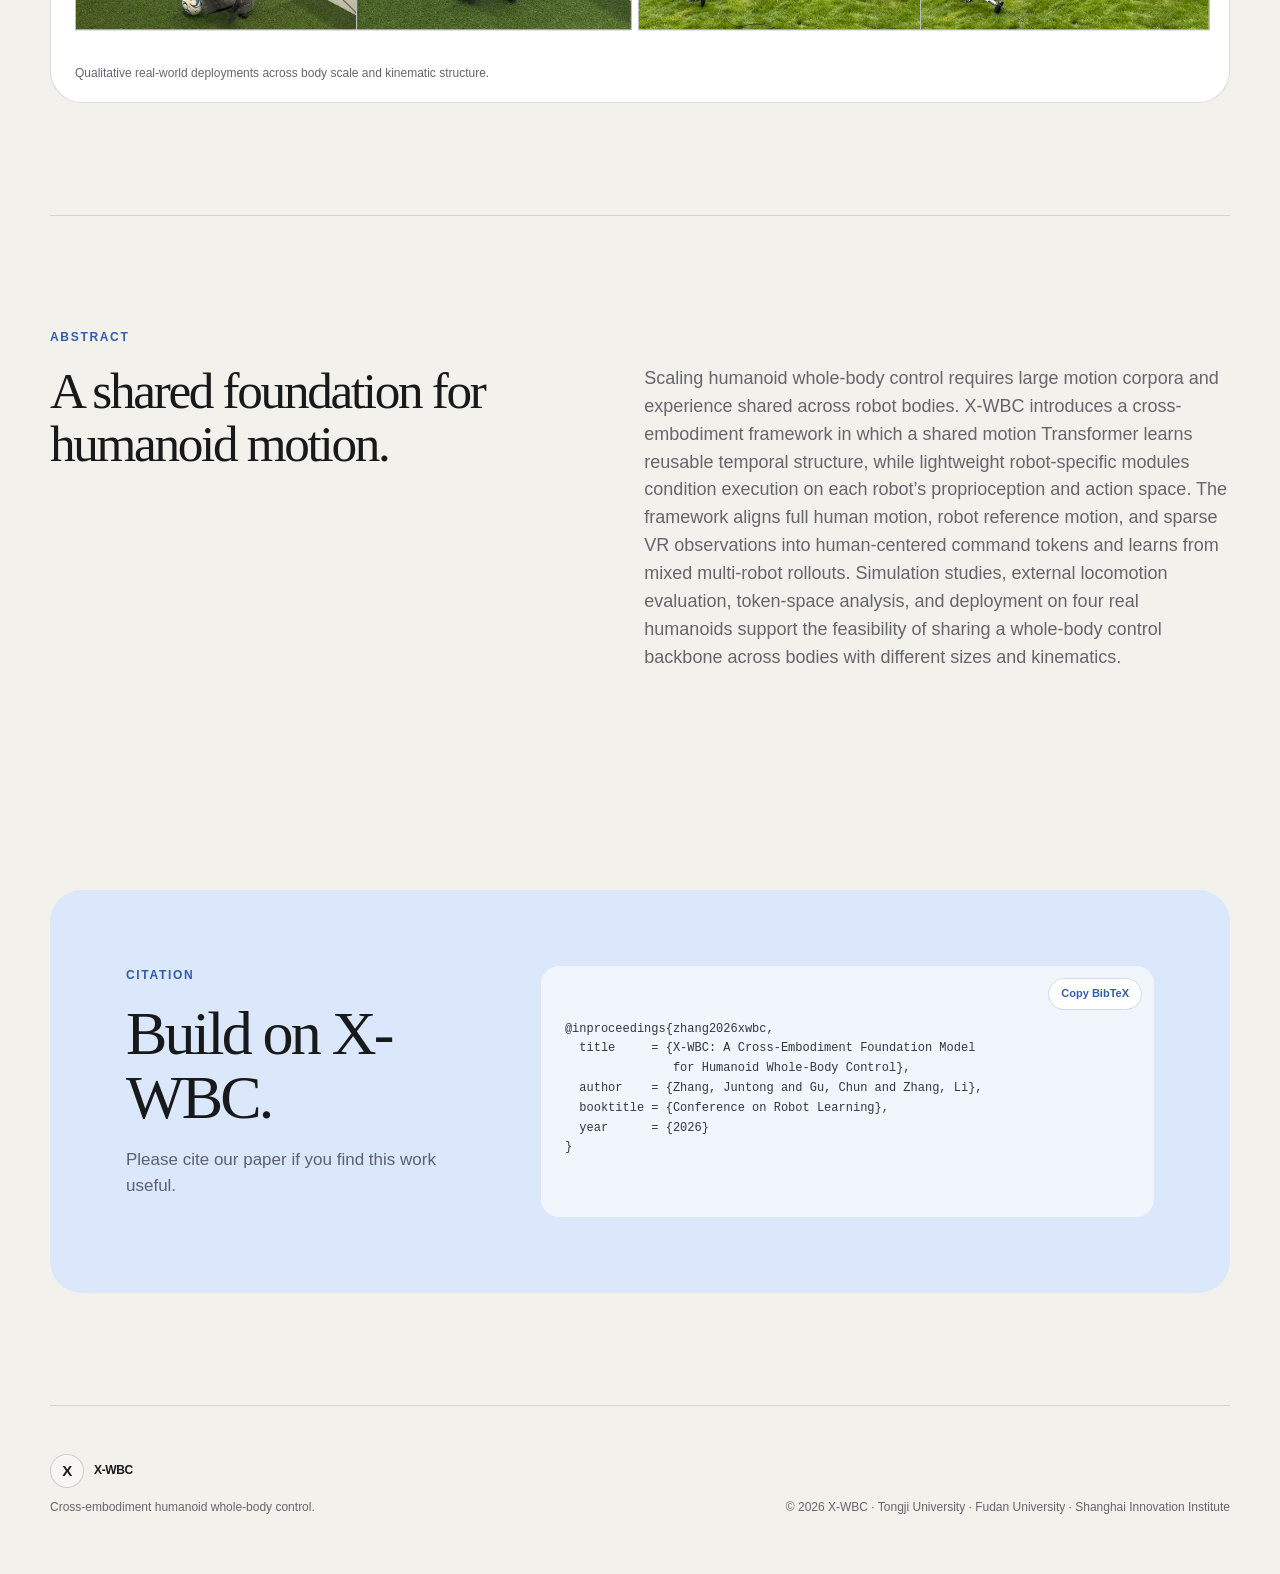
==== commit 40de841a: "Update the project page pipeline figure" ====
--- a/docs/index.html
+++ b/docs/index.html
@@ -121,7 +121,7 @@
       </div>
 
       <figure class="image-frame method-figure">
-        <img src="assets/images/pipeline.png" alt="X-WBC architecture with command encoders, shared Transformer backbone, and robot-specific decoders" loading="lazy">
+        <img src="assets/images/pipeline.png?v=2" alt="X-WBC architecture with command encoders, shared Transformer backbone, and robot-specific decoders" loading="lazy">
       </figure>
 
       <div class="feature-grid">
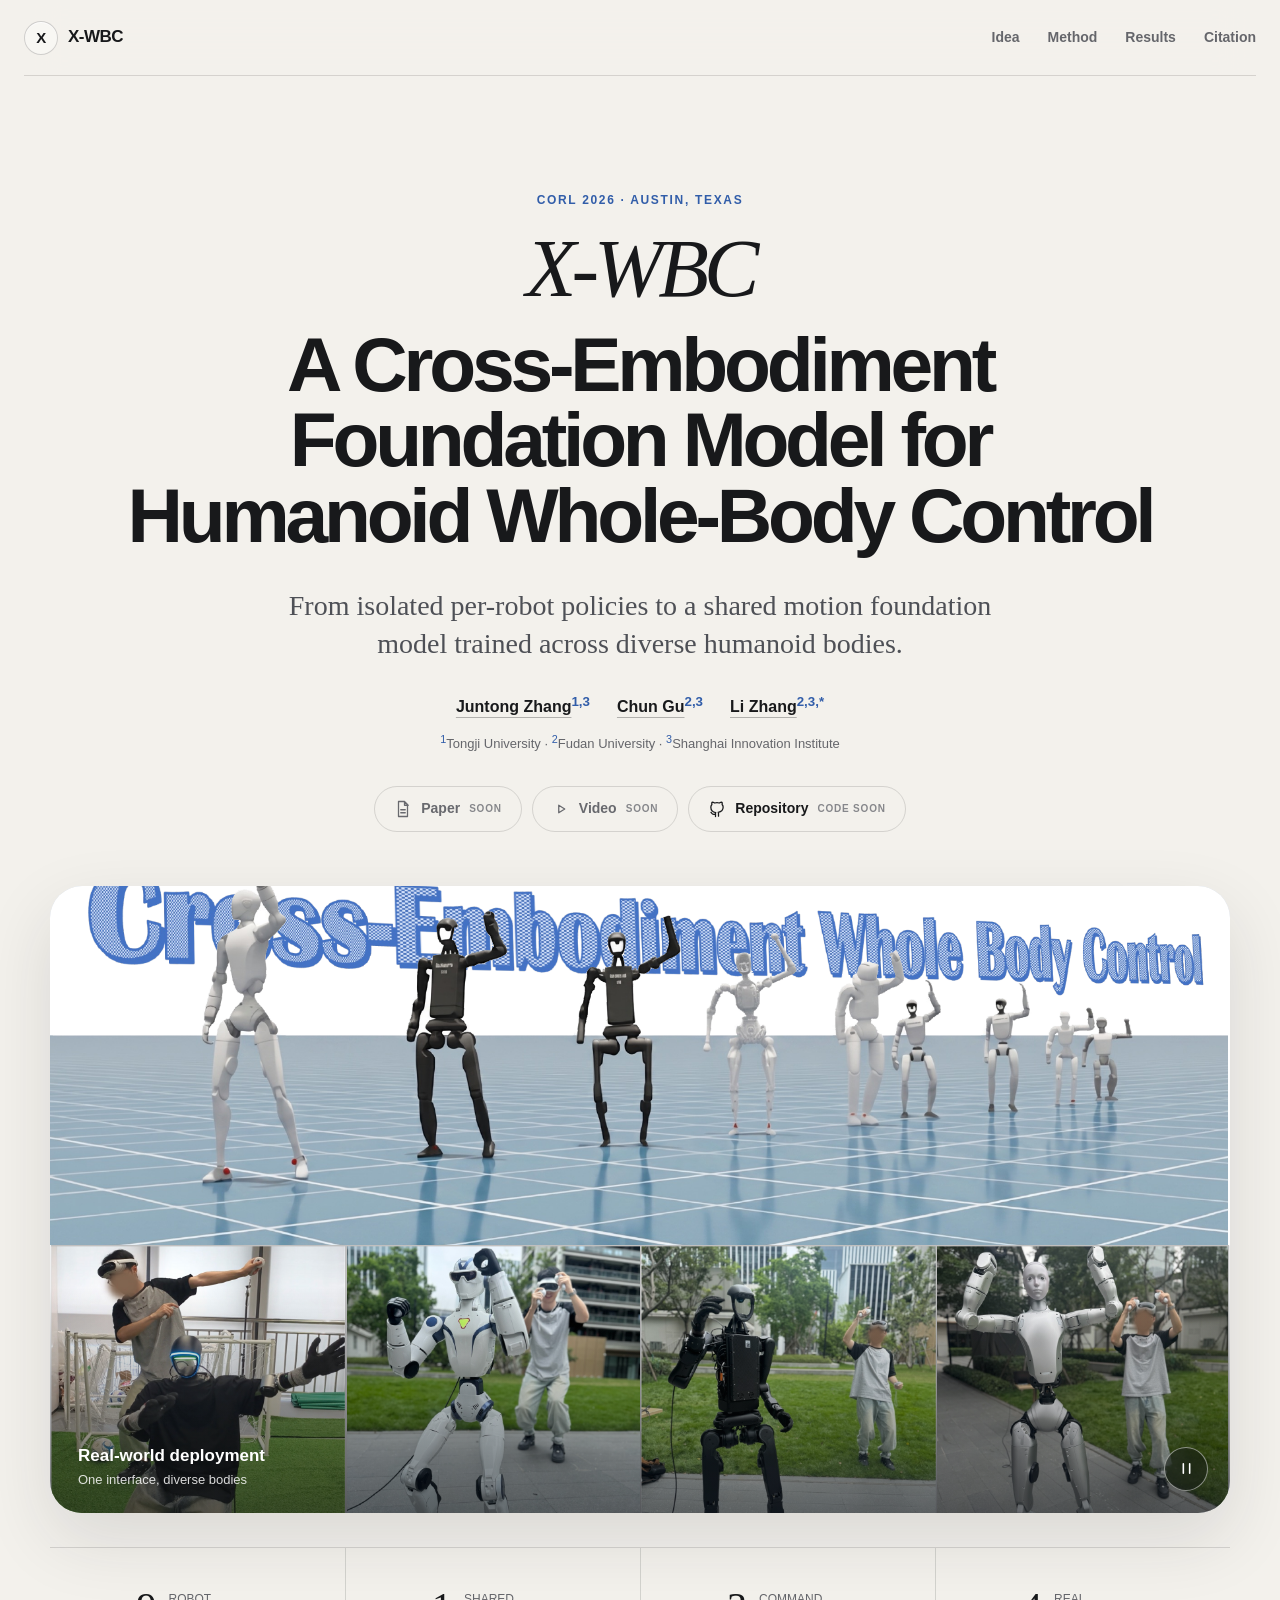
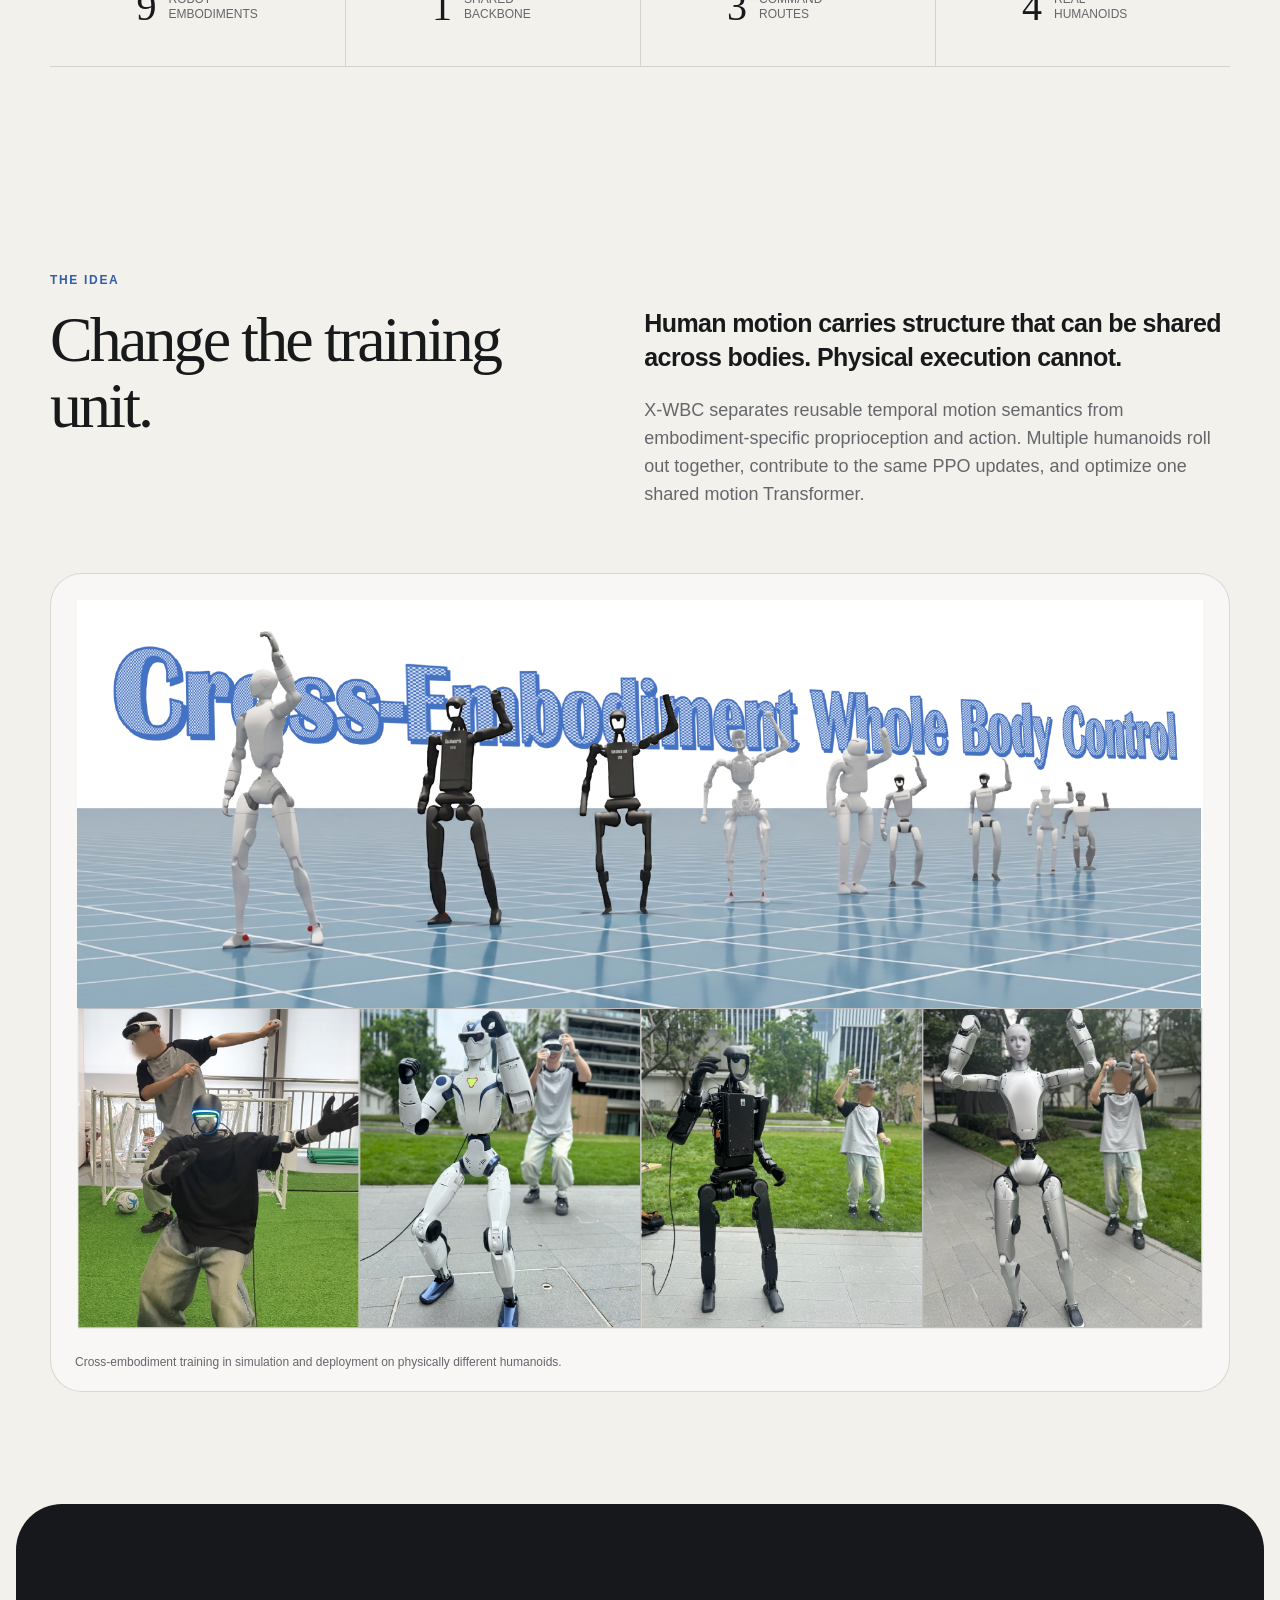
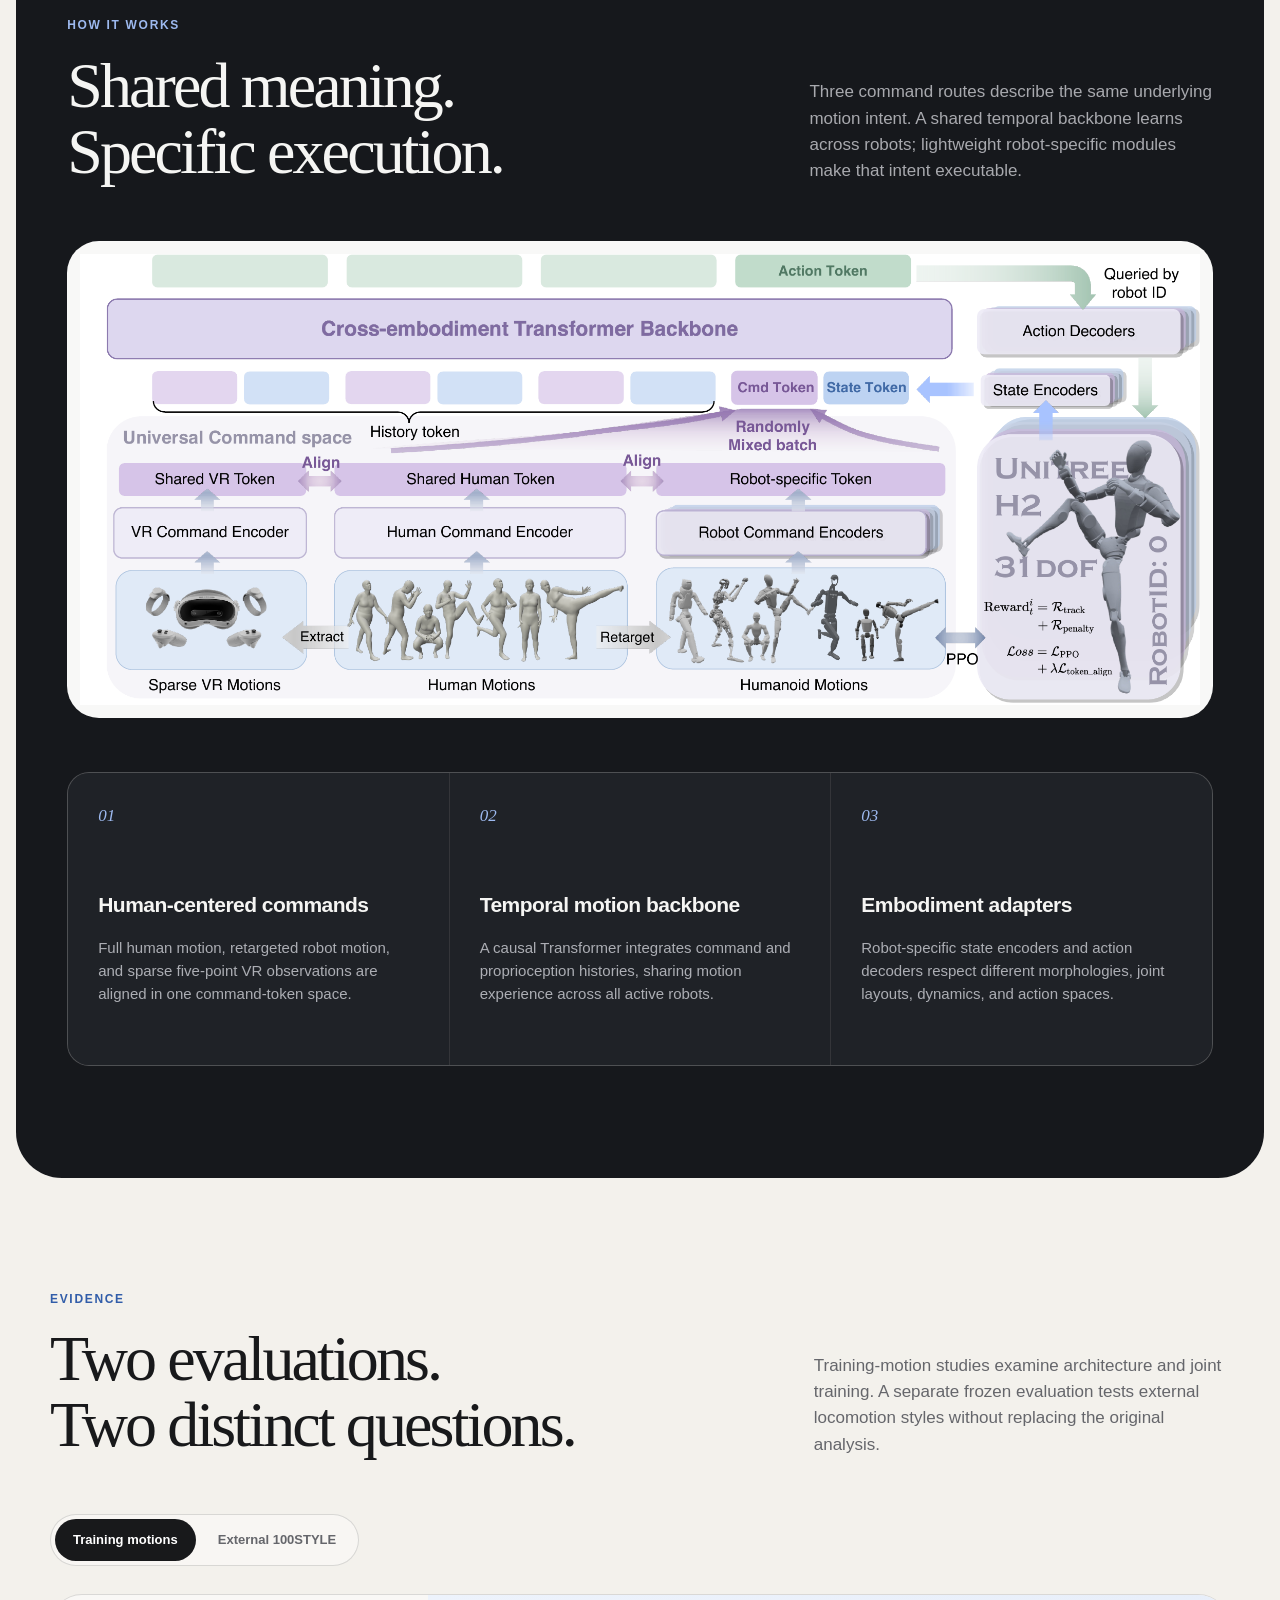
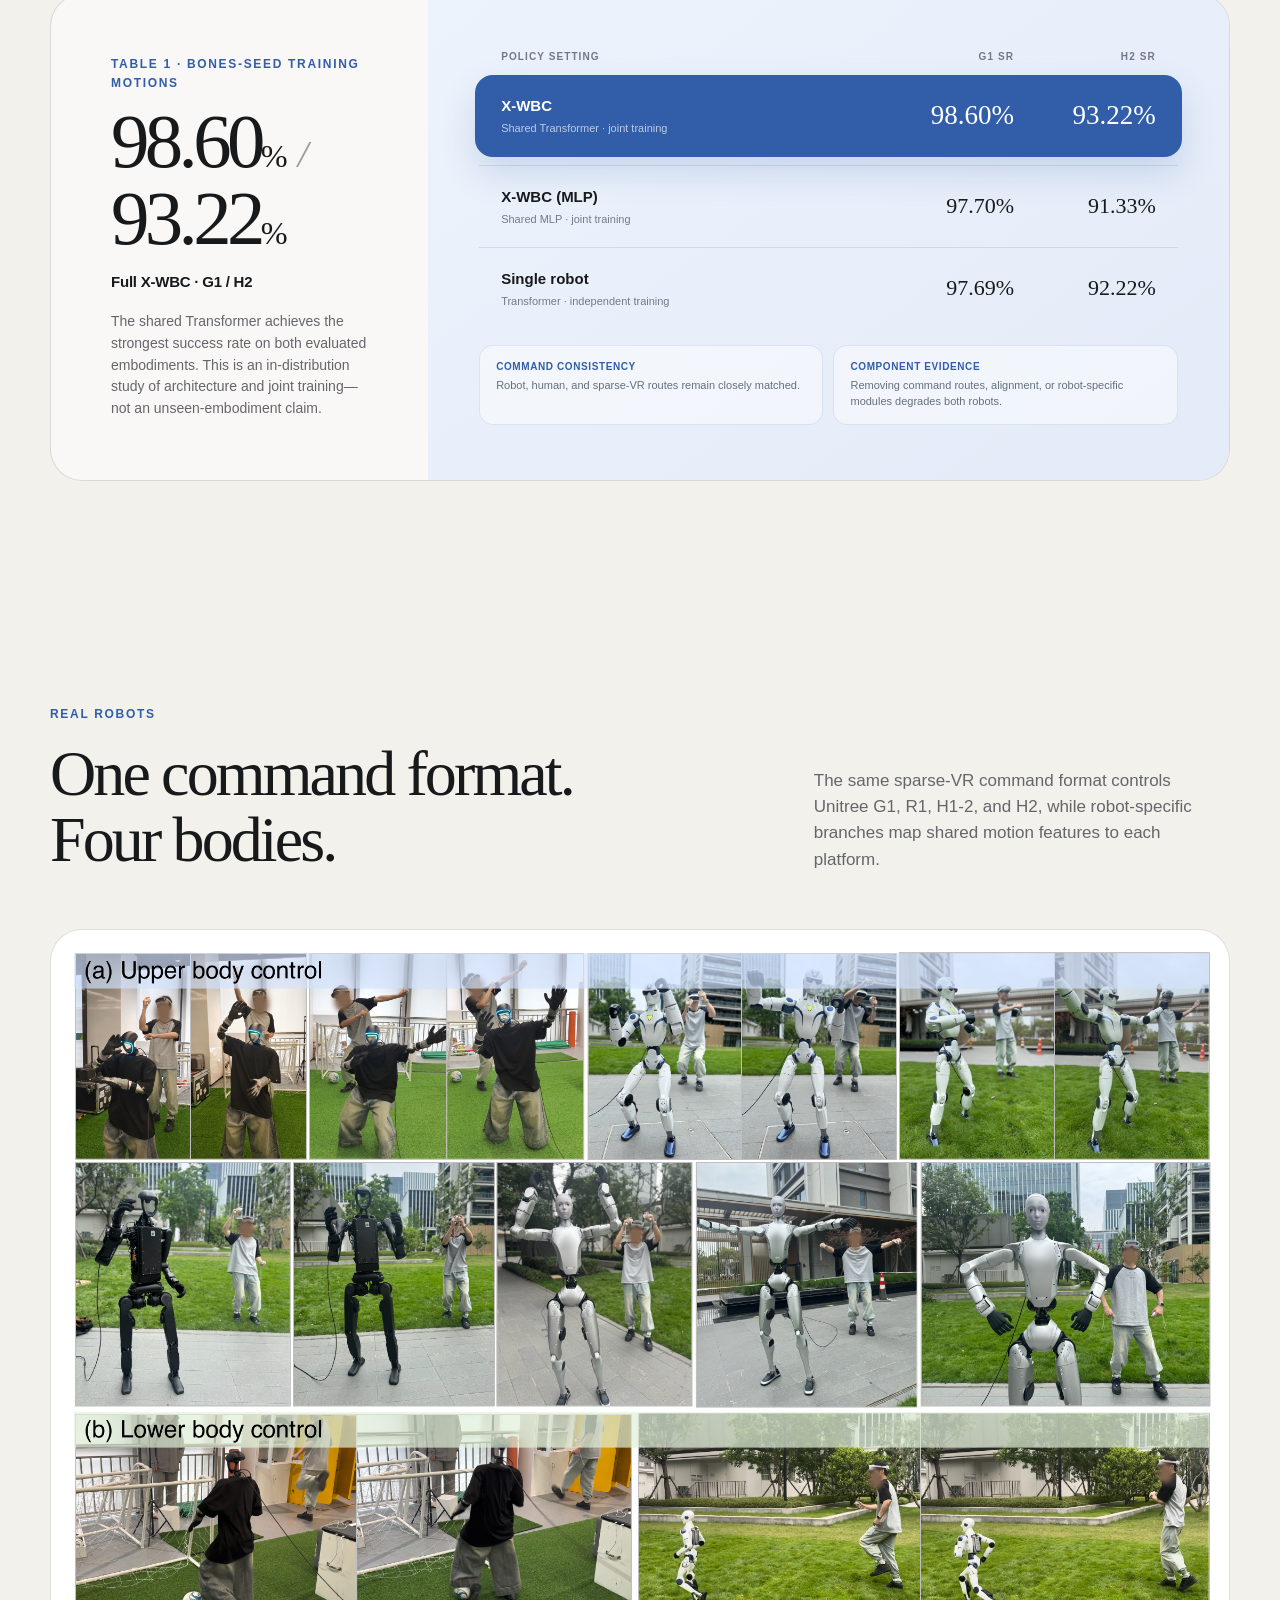
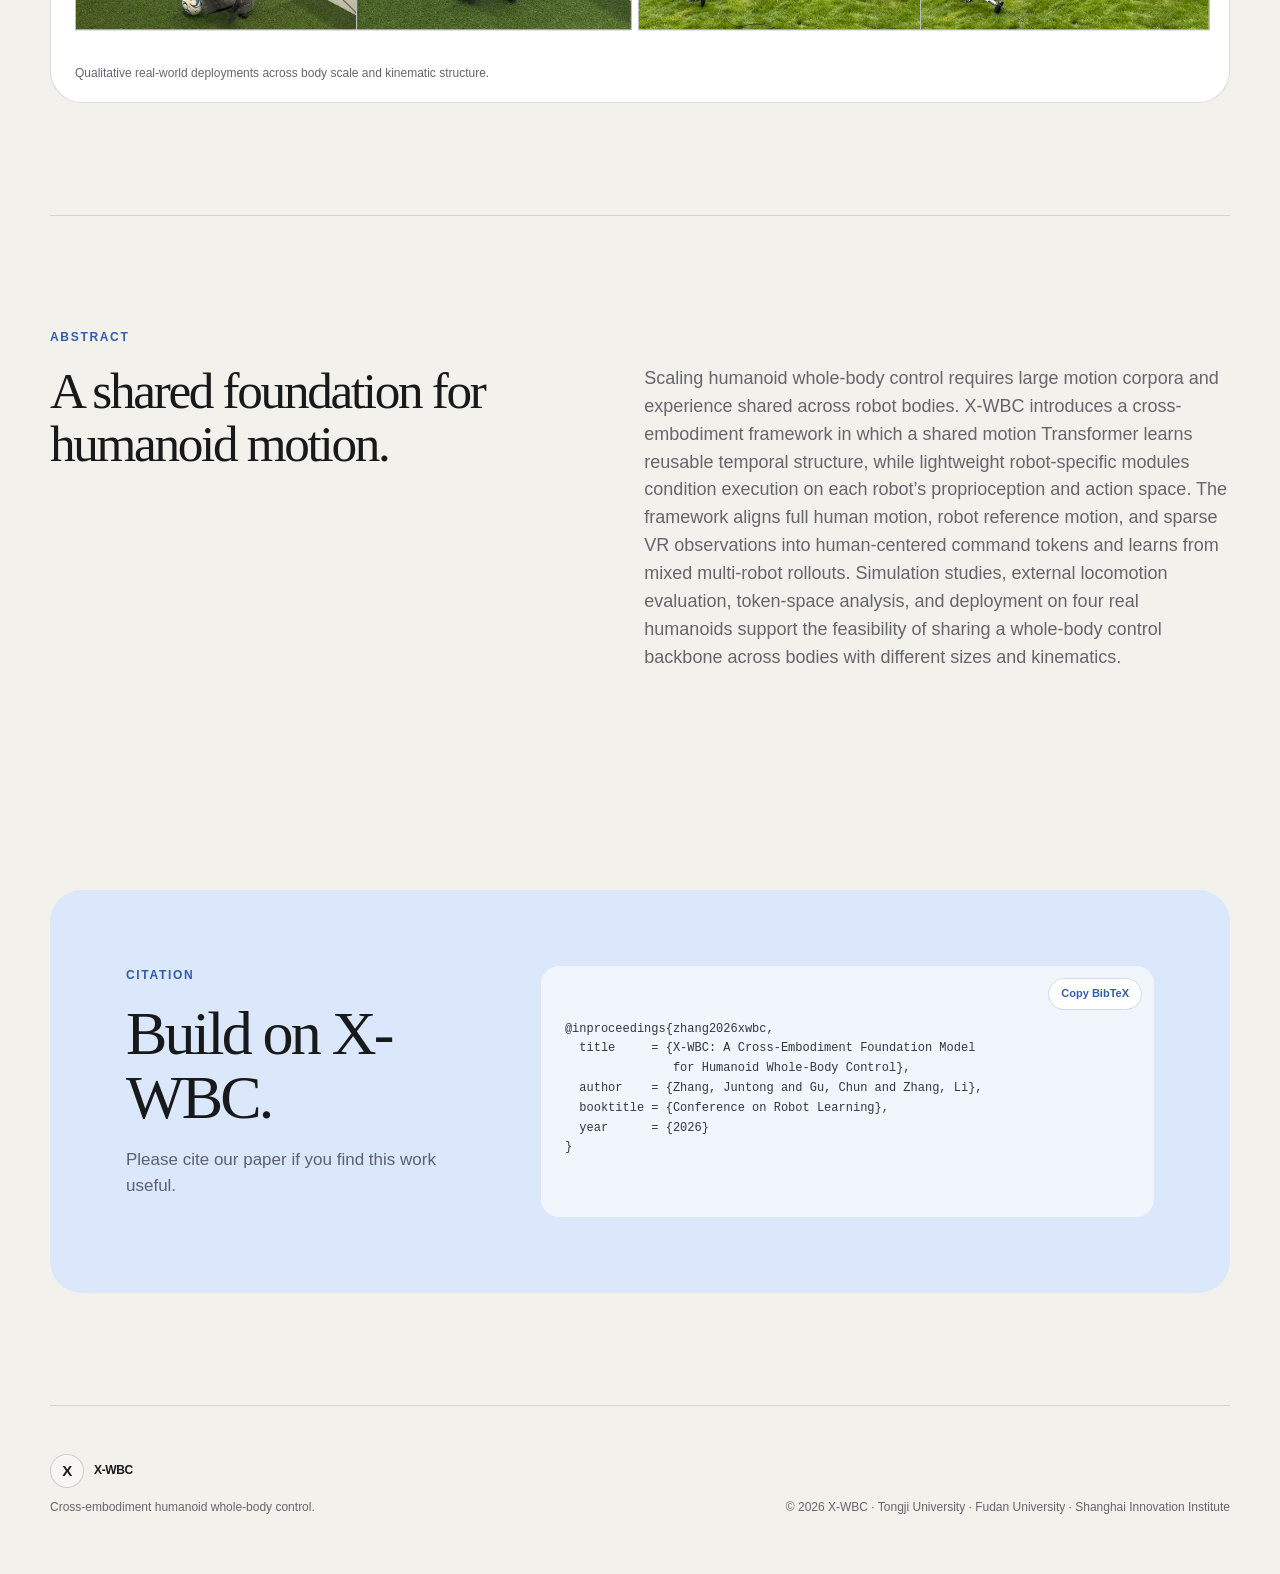
==== commit 35c2f7f0: "Link authors to their homepages" ====
--- a/docs/index.html
+++ b/docs/index.html
@@ -18,16 +18,16 @@
   <title>X-WBC — Cross-Embodiment Humanoid Whole-Body Control</title>
   <link rel="canonical" href="https://logosroboticsgroup.github.io/x-wbc/">
   <link rel="icon" href="favicon.svg" type="image/svg+xml">
-  <link rel="stylesheet" href="assets/css/style.css?v=3">
+  <link rel="stylesheet" href="assets/css/style.css?v=4">
   <script type="application/ld+json">
   {
     "@context": "https://schema.org",
     "@type": "ScholarlyArticle",
     "name": "X-WBC: A Cross-Embodiment Foundation Model for Humanoid Whole-Body Control",
     "author": [
-      {"@type": "Person", "name": "Juntong Zhang"},
-      {"@type": "Person", "name": "Chun Gu"},
-      {"@type": "Person", "name": "Li Zhang"}
+      {"@type": "Person", "name": "Juntong Zhang", "url": "https://juntongz.github.io/"},
+      {"@type": "Person", "name": "Chun Gu", "url": "https://sulvxiangxin.github.io/"},
+      {"@type": "Person", "name": "Li Zhang", "url": "https://lzrobots.github.io/"}
     ],
     "datePublished": "2026",
     "publisher": {"@type": "Organization", "name": "Conference on Robot Learning"}
@@ -55,9 +55,9 @@
       <p class="hero-deck">From isolated per-robot policies to a shared motion foundation model trained across diverse humanoid bodies.</p>
 
       <div class="authors" aria-label="Authors">
-        <span>Juntong Zhang<sup>1,3</sup></span>
-        <span>Chun Gu<sup>2,3</sup></span>
-        <span>Li Zhang<sup>2,3,*</sup></span>
+        <span><a href="https://juntongz.github.io/" target="_blank" rel="me noopener">Juntong Zhang</a><sup>1,3</sup></span>
+        <span><a href="https://sulvxiangxin.github.io/" target="_blank" rel="noopener">Chun Gu</a><sup>2,3</sup></span>
+        <span><a href="https://lzrobots.github.io/" target="_blank" rel="noopener">Li Zhang</a><sup>2,3,*</sup></span>
       </div>
       <p class="affiliations"><sup>1</sup>Tongji University · <sup>2</sup>Fudan University · <sup>3</sup>Shanghai Innovation Institute</p>
 
--- a/docs/assets/css/style.css
+++ b/docs/assets/css/style.css
@@ -148,6 +148,19 @@
   margin-top: 30px;
   font-size: 16px;
   font-weight: 650;
+}
+
+.authors a {
+  text-decoration-color: rgba(24, 25, 27, 0.3);
+  text-decoration-thickness: 1px;
+  text-underline-offset: 4px;
+  transition: color 160ms ease, text-decoration-color 160ms ease;
+}
+
+.authors a:hover,
+.authors a:focus-visible {
+  color: var(--blue-dark);
+  text-decoration-color: currentColor;
 }
 
 .authors sup, .affiliations sup { color: var(--blue-dark); }
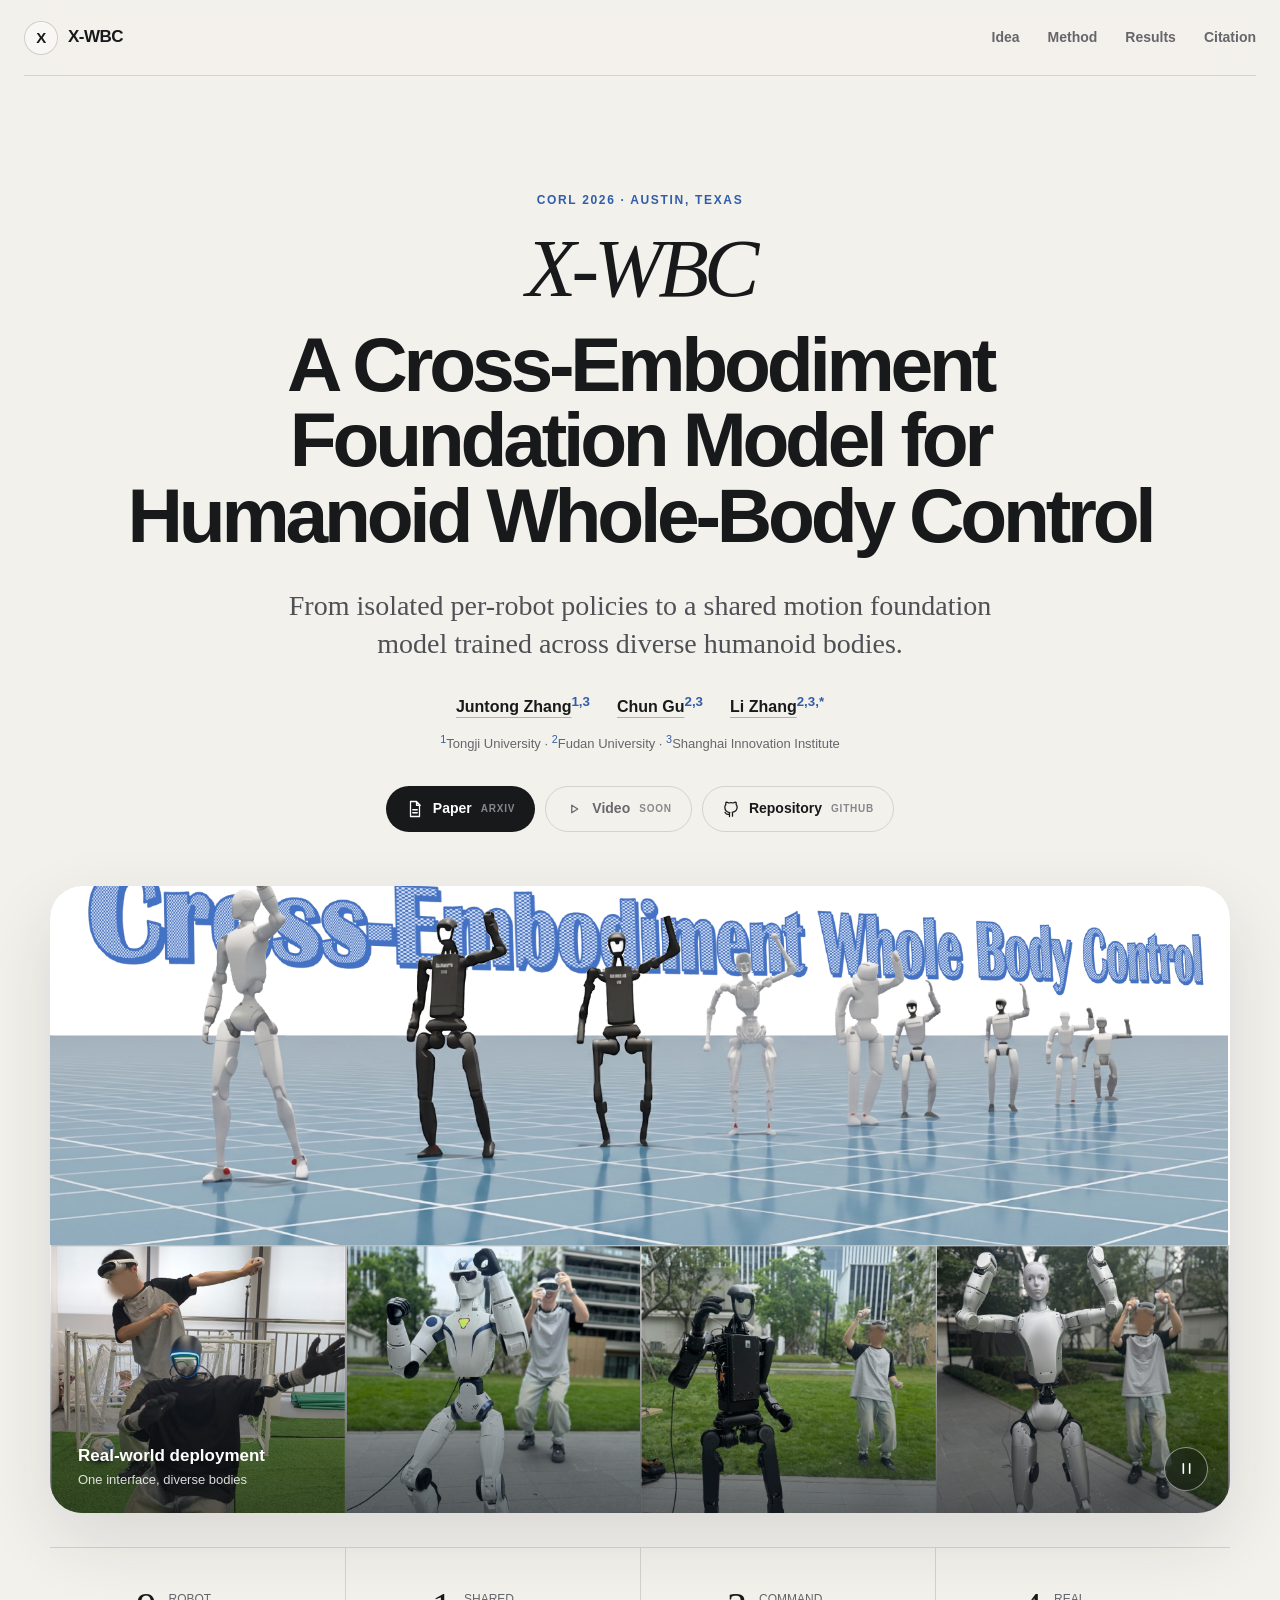
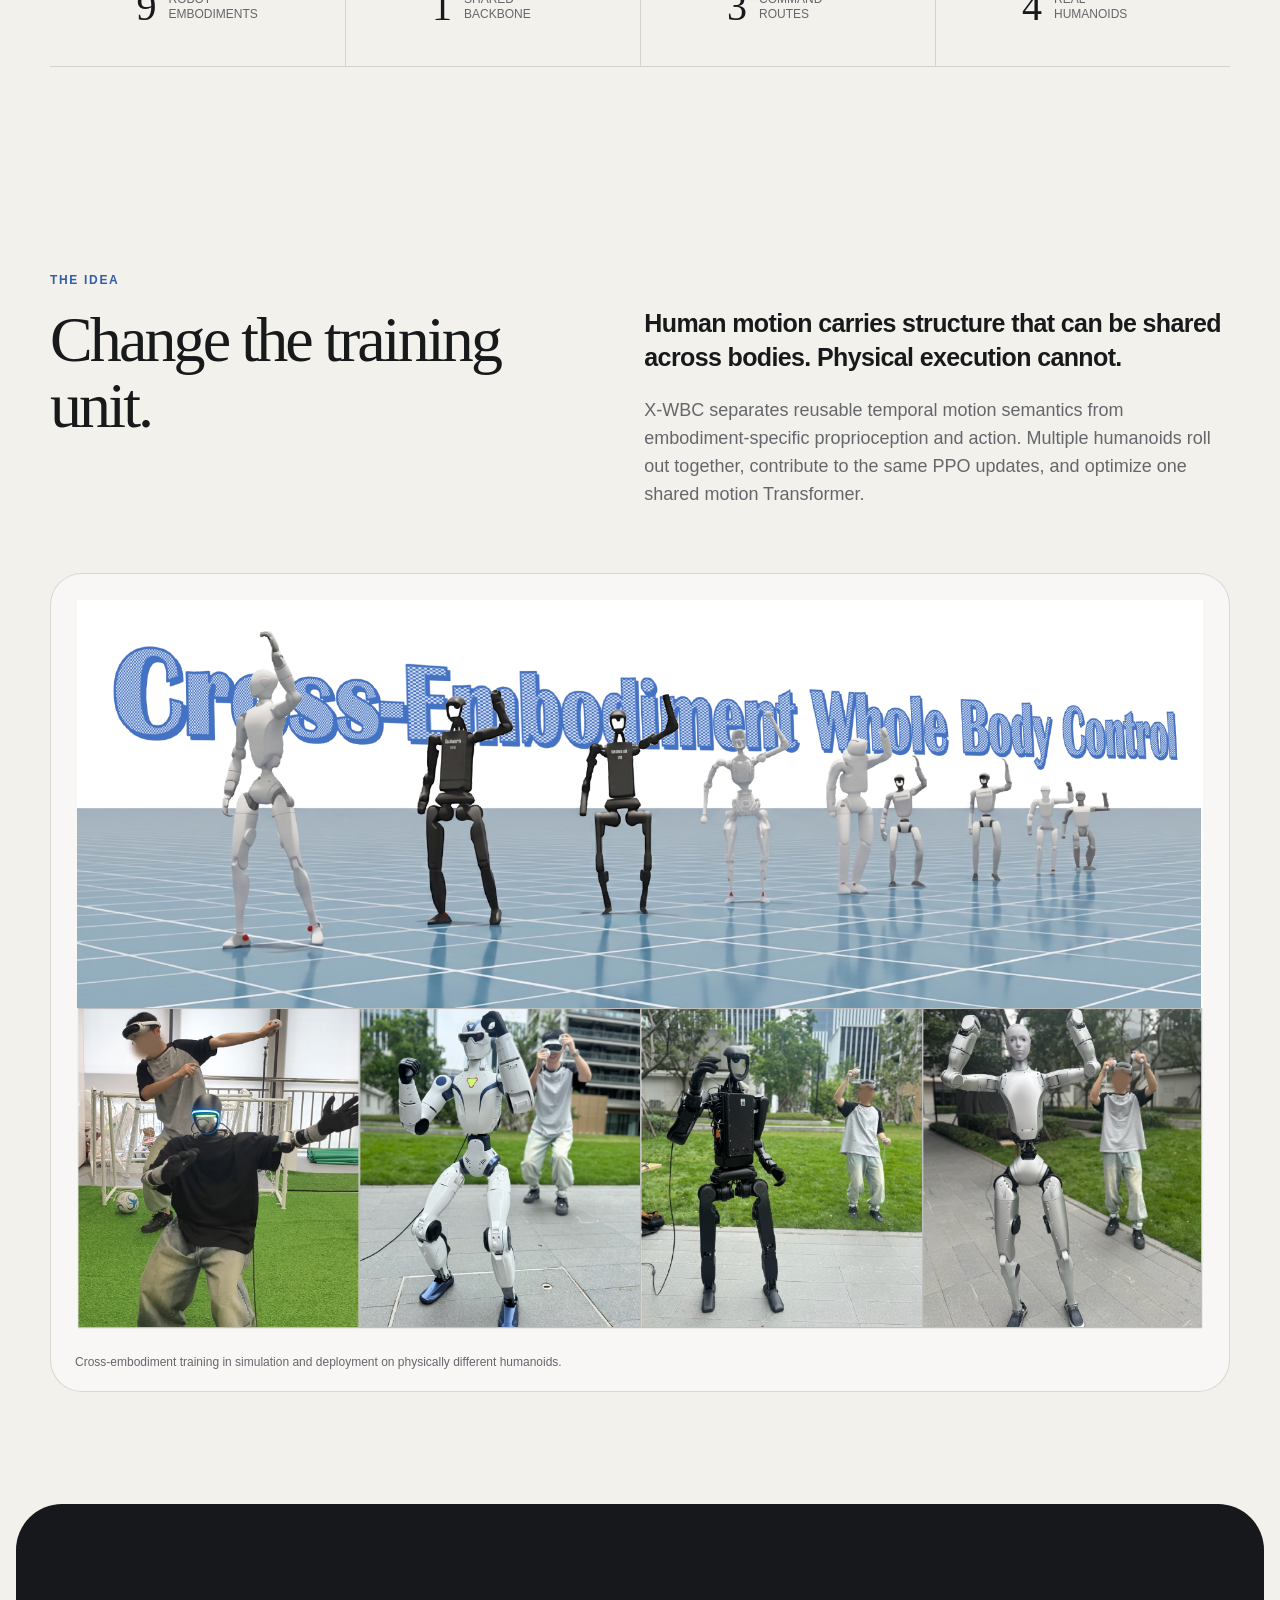
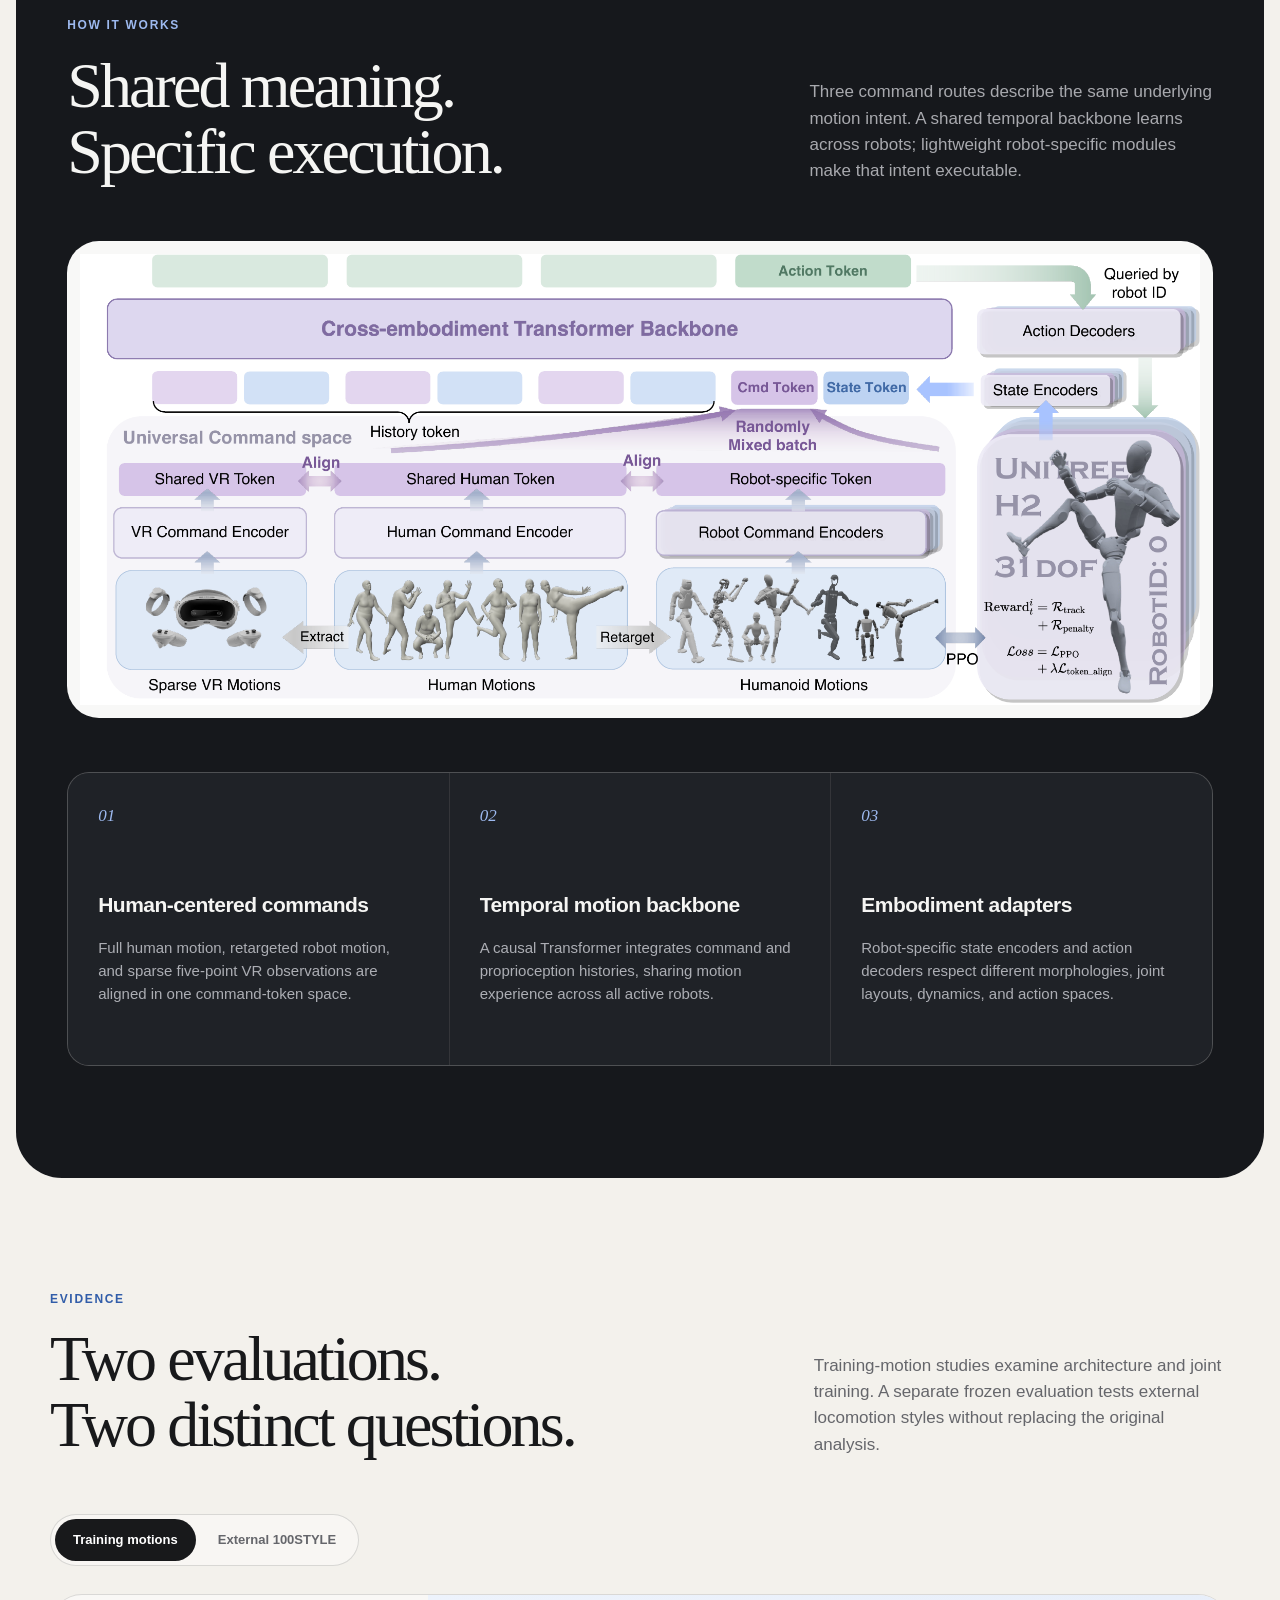
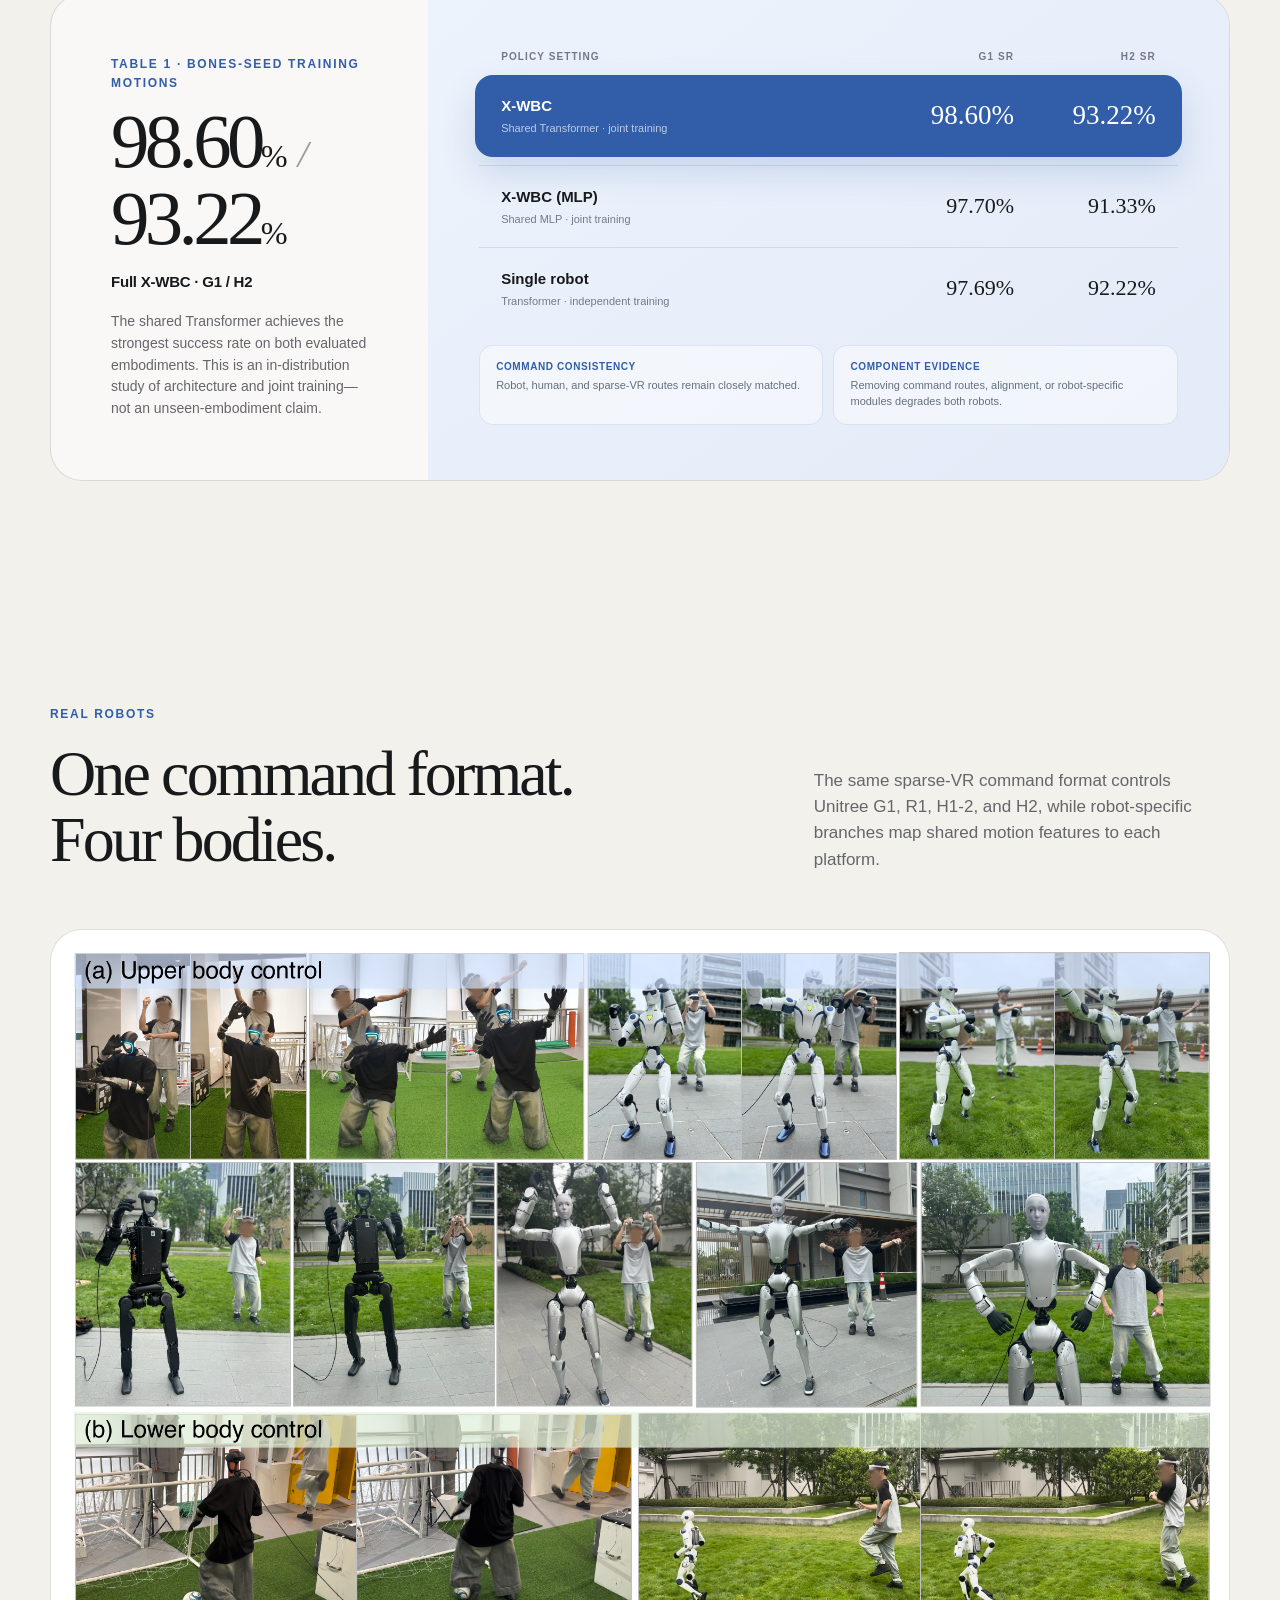
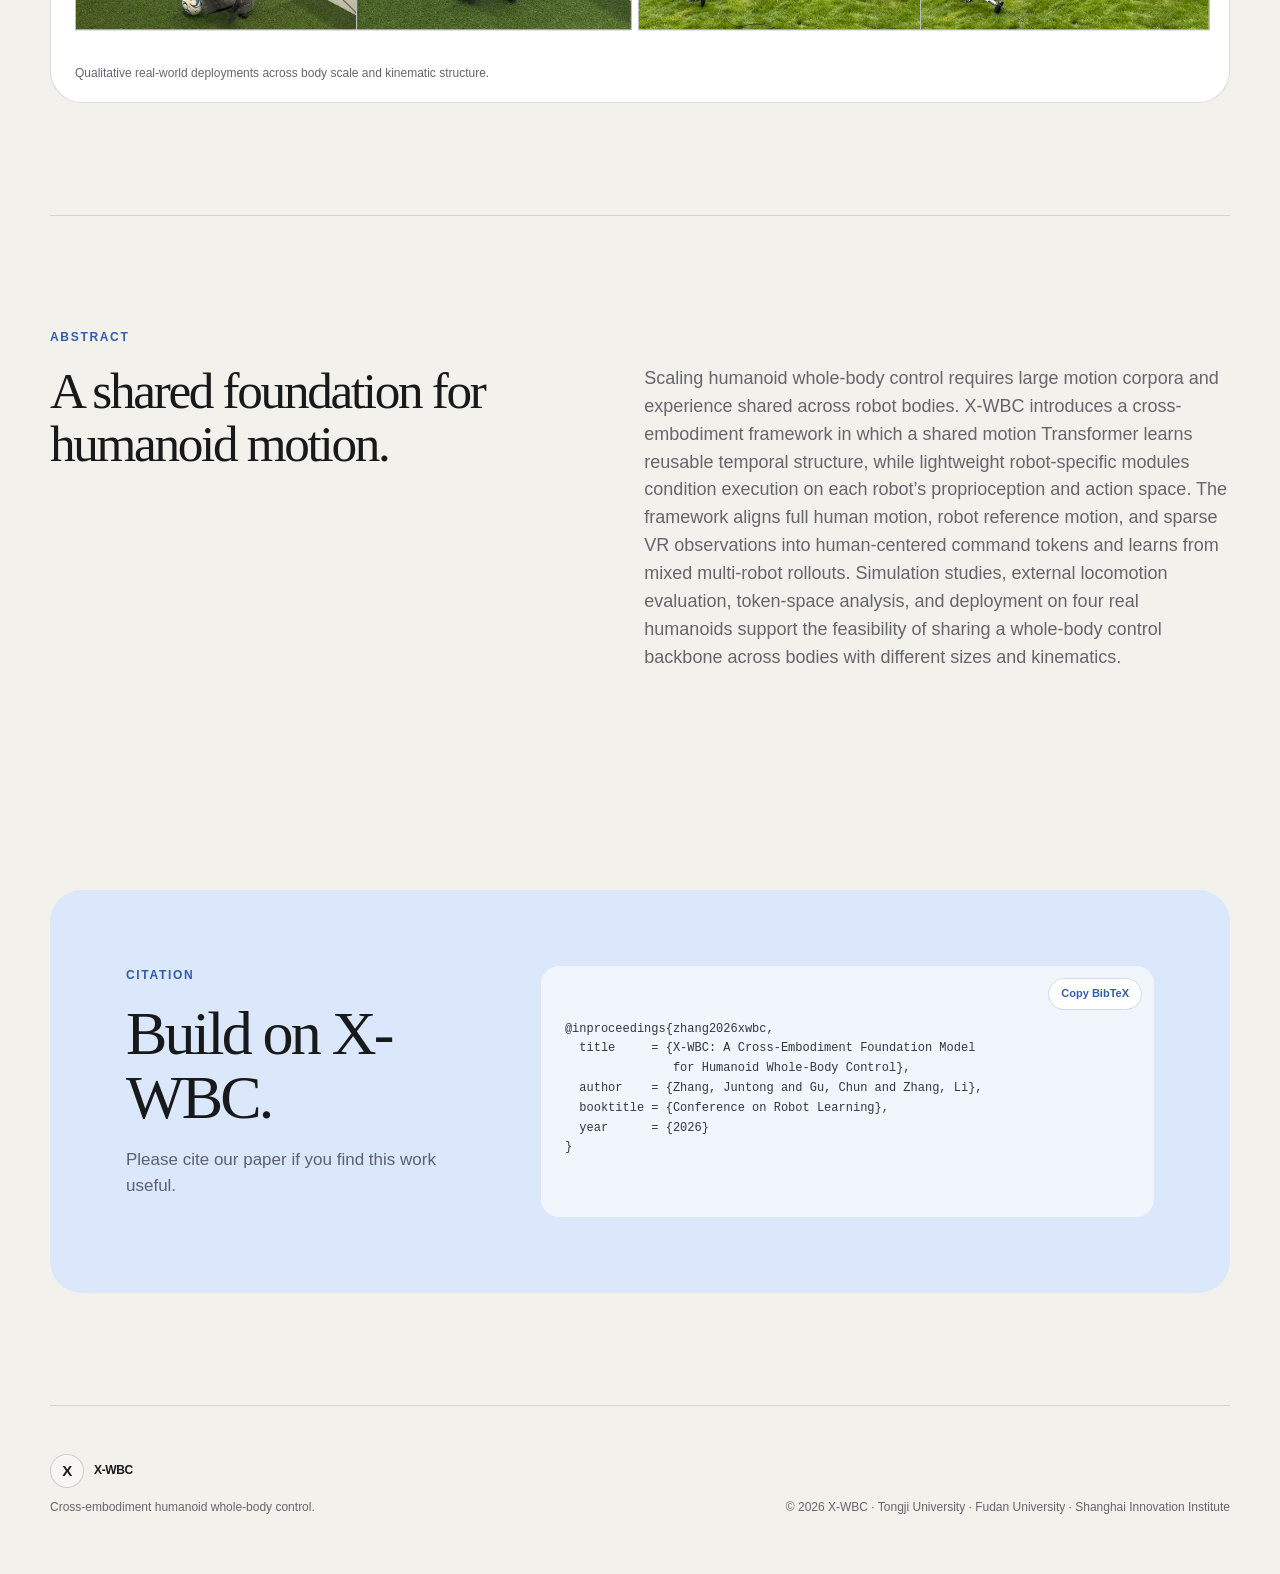
==== commit bf4dd06c: "Add paper and repository links" ====
--- a/docs/index.html
+++ b/docs/index.html
@@ -15,6 +15,8 @@
   <meta name="citation_author" content="Chun Gu">
   <meta name="citation_author" content="Li Zhang">
   <meta name="citation_publication_date" content="2026">
+  <meta name="citation_arxiv_id" content="2609.15213">
+  <meta name="citation_pdf_url" content="https://arxiv.org/pdf/2609.15213">
   <title>X-WBC — Cross-Embodiment Humanoid Whole-Body Control</title>
   <link rel="canonical" href="https://logosroboticsgroup.github.io/x-wbc/">
   <link rel="icon" href="favicon.svg" type="image/svg+xml">
@@ -29,6 +31,8 @@
       {"@type": "Person", "name": "Chun Gu", "url": "https://sulvxiangxin.github.io/"},
       {"@type": "Person", "name": "Li Zhang", "url": "https://lzrobots.github.io/"}
     ],
+    "identifier": "arXiv:2609.15213",
+    "sameAs": "https://arxiv.org/abs/2609.15213",
     "datePublished": "2026",
     "publisher": {"@type": "Organization", "name": "Conference on Robot Learning"}
   }
@@ -62,17 +66,17 @@
       <p class="affiliations"><sup>1</sup>Tongji University · <sup>2</sup>Fudan University · <sup>3</sup>Shanghai Innovation Institute</p>
 
       <div class="hero-actions">
-        <span class="action action-muted" aria-disabled="true">
+        <a class="action action-primary" href="https://arxiv.org/abs/2609.15213" target="_blank" rel="noreferrer">
           <svg viewBox="0 0 24 24" aria-hidden="true"><path d="M6 2h8l4 4v16H6zM14 2v5h5M9 13h6M9 17h6"/></svg>
-          Paper <small>soon</small>
-        </span>
+          Paper <small>arXiv</small>
+        </a>
         <span class="action action-muted" aria-disabled="true">
           <svg viewBox="0 0 24 24" aria-hidden="true"><path d="m9 7 8 5-8 5z"/></svg>
           Video <small>soon</small>
         </span>
         <a class="action action-secondary" href="https://github.com/LogosRoboticsGroup/x-wbc" target="_blank" rel="noreferrer">
           <svg viewBox="0 0 24 24" aria-hidden="true"><path d="M9 19c-4 1.2-4-2-5-2.5m10 5v-3.1c0-.9.1-1.5-.4-2 3.2-.4 6.6-1.6 6.6-7A5.4 5.4 0 0 0 18.8 6 5 5 0 0 0 18.7 3S17.6 2.7 15 4a11.5 11.5 0 0 0-6 0C6.4 2.7 5.3 3 5.3 3A5 5 0 0 0 5.2 6a5.4 5.4 0 0 0-1.4 3.7c0 5.4 3.4 6.6 6.6 7-.5.5-.5 1.2-.4 2V22"/></svg>
-          Repository <small>code soon</small>
+          Repository <small>GitHub</small>
         </a>
       </div>
 
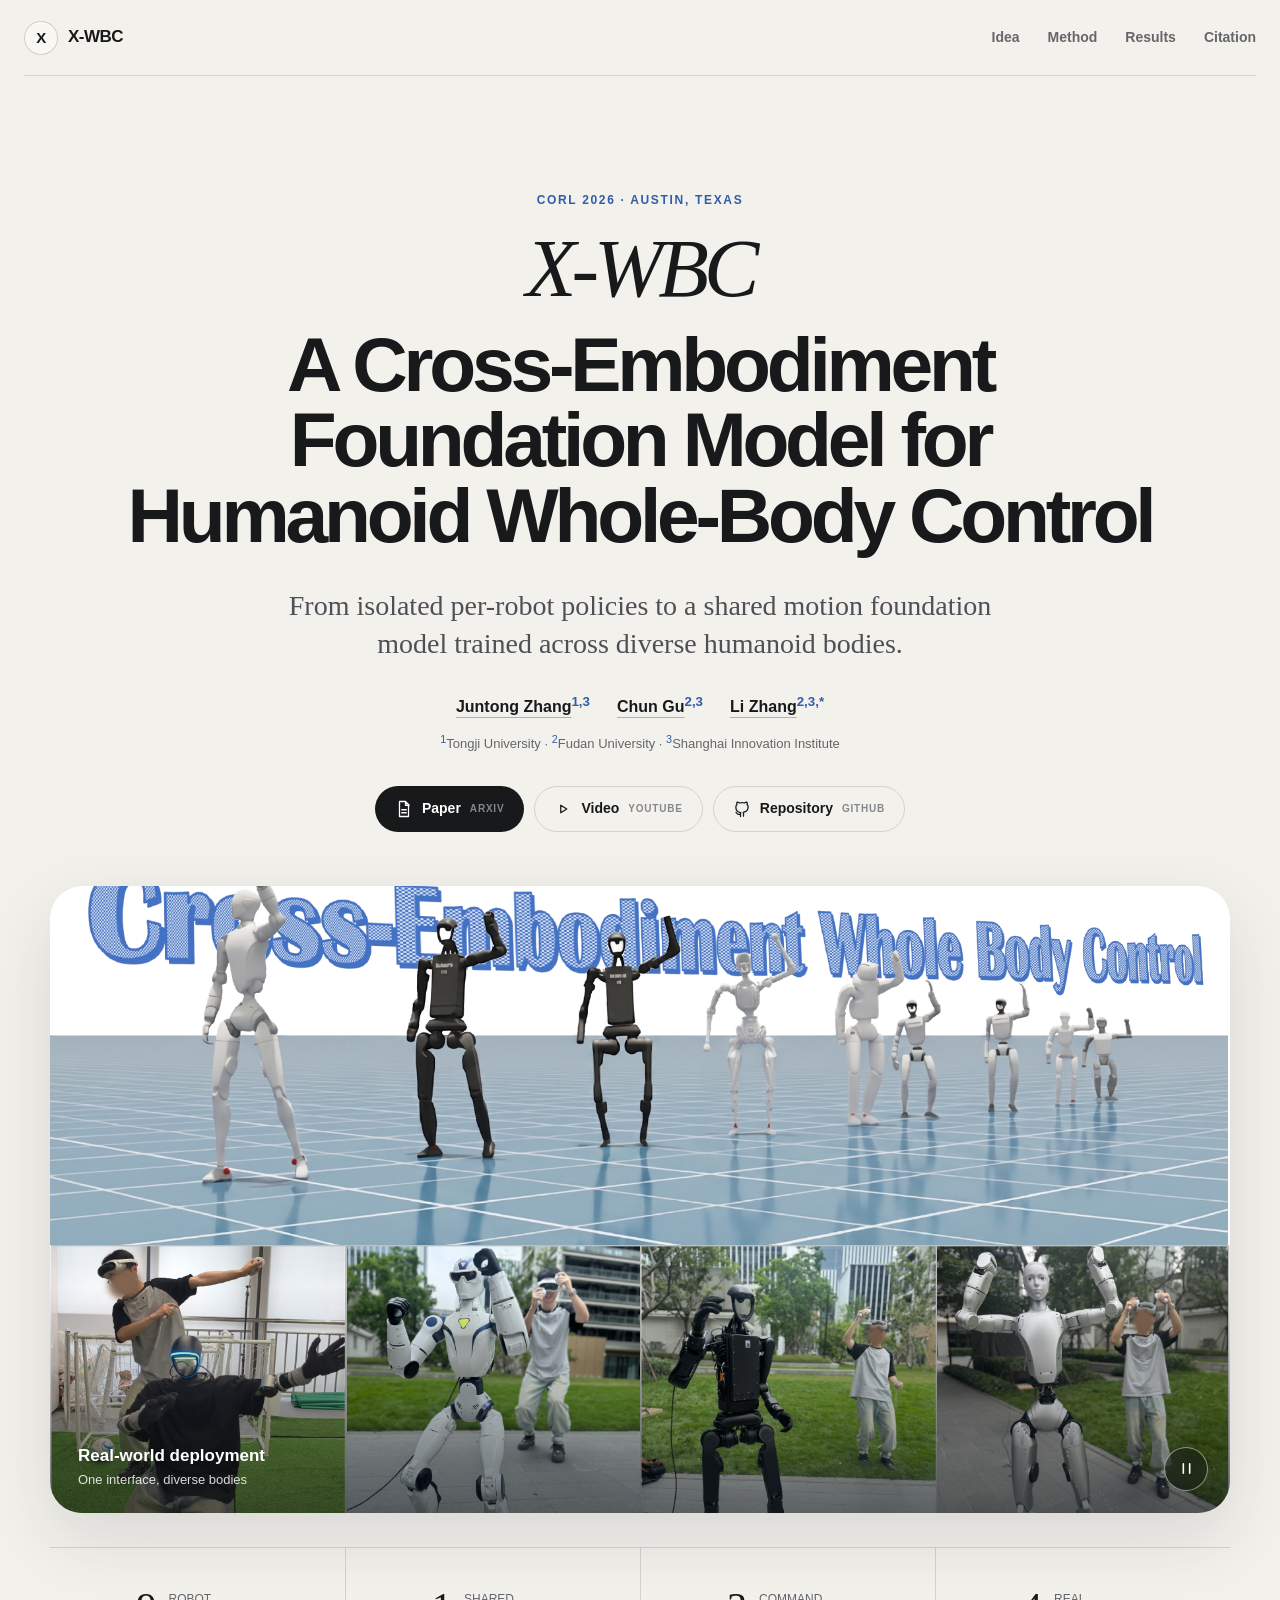
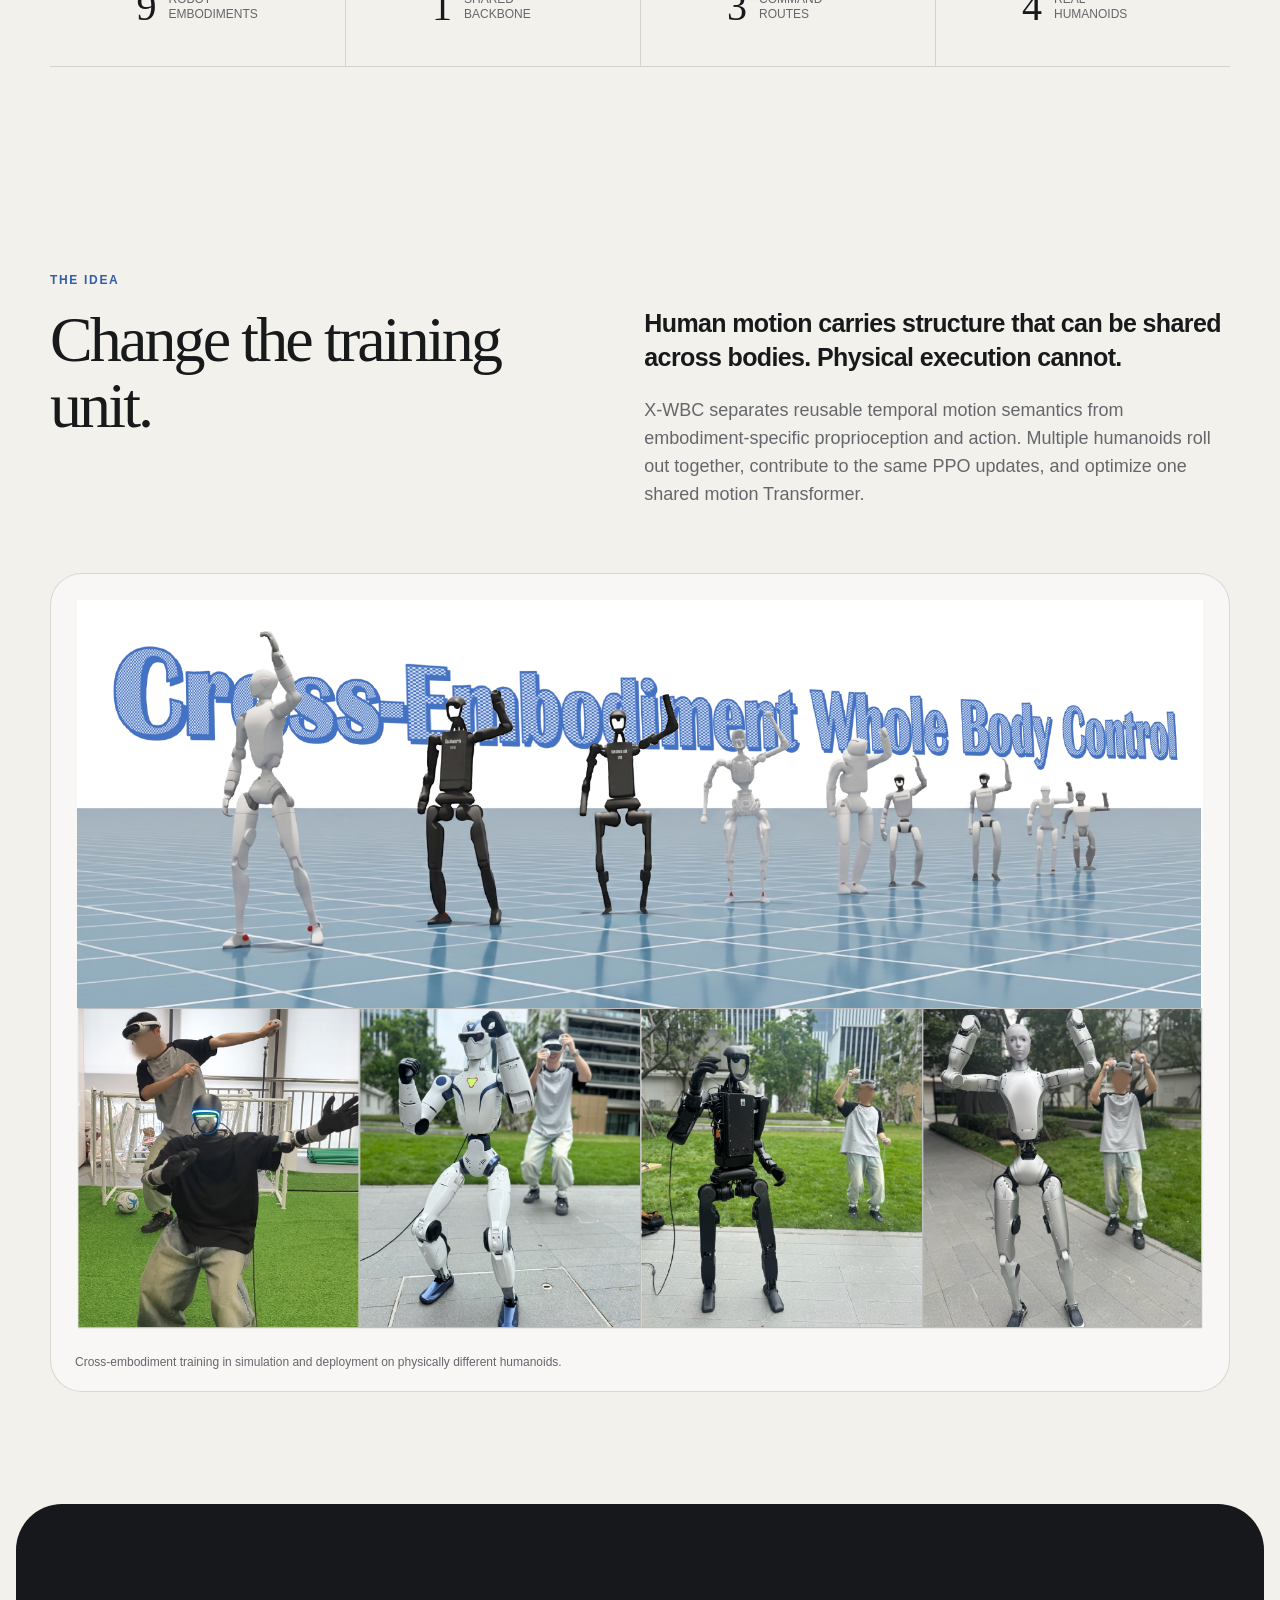
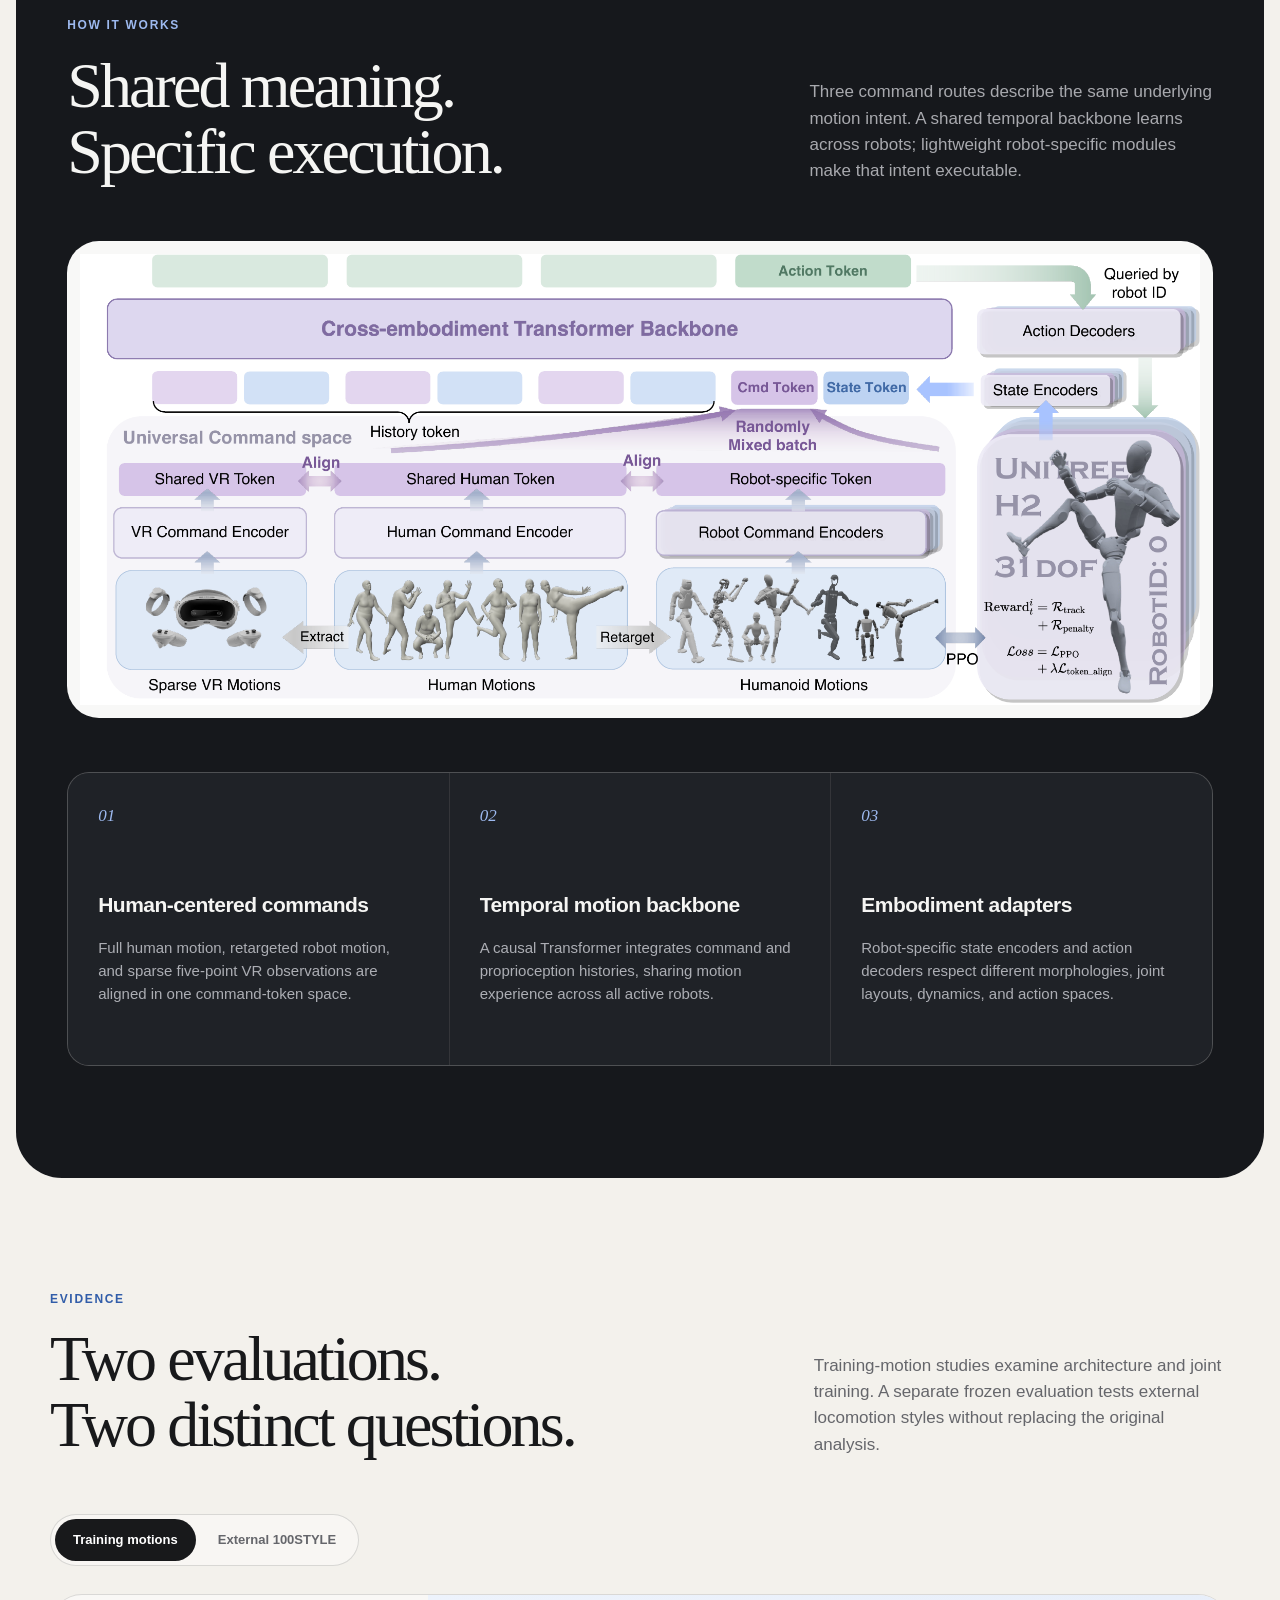
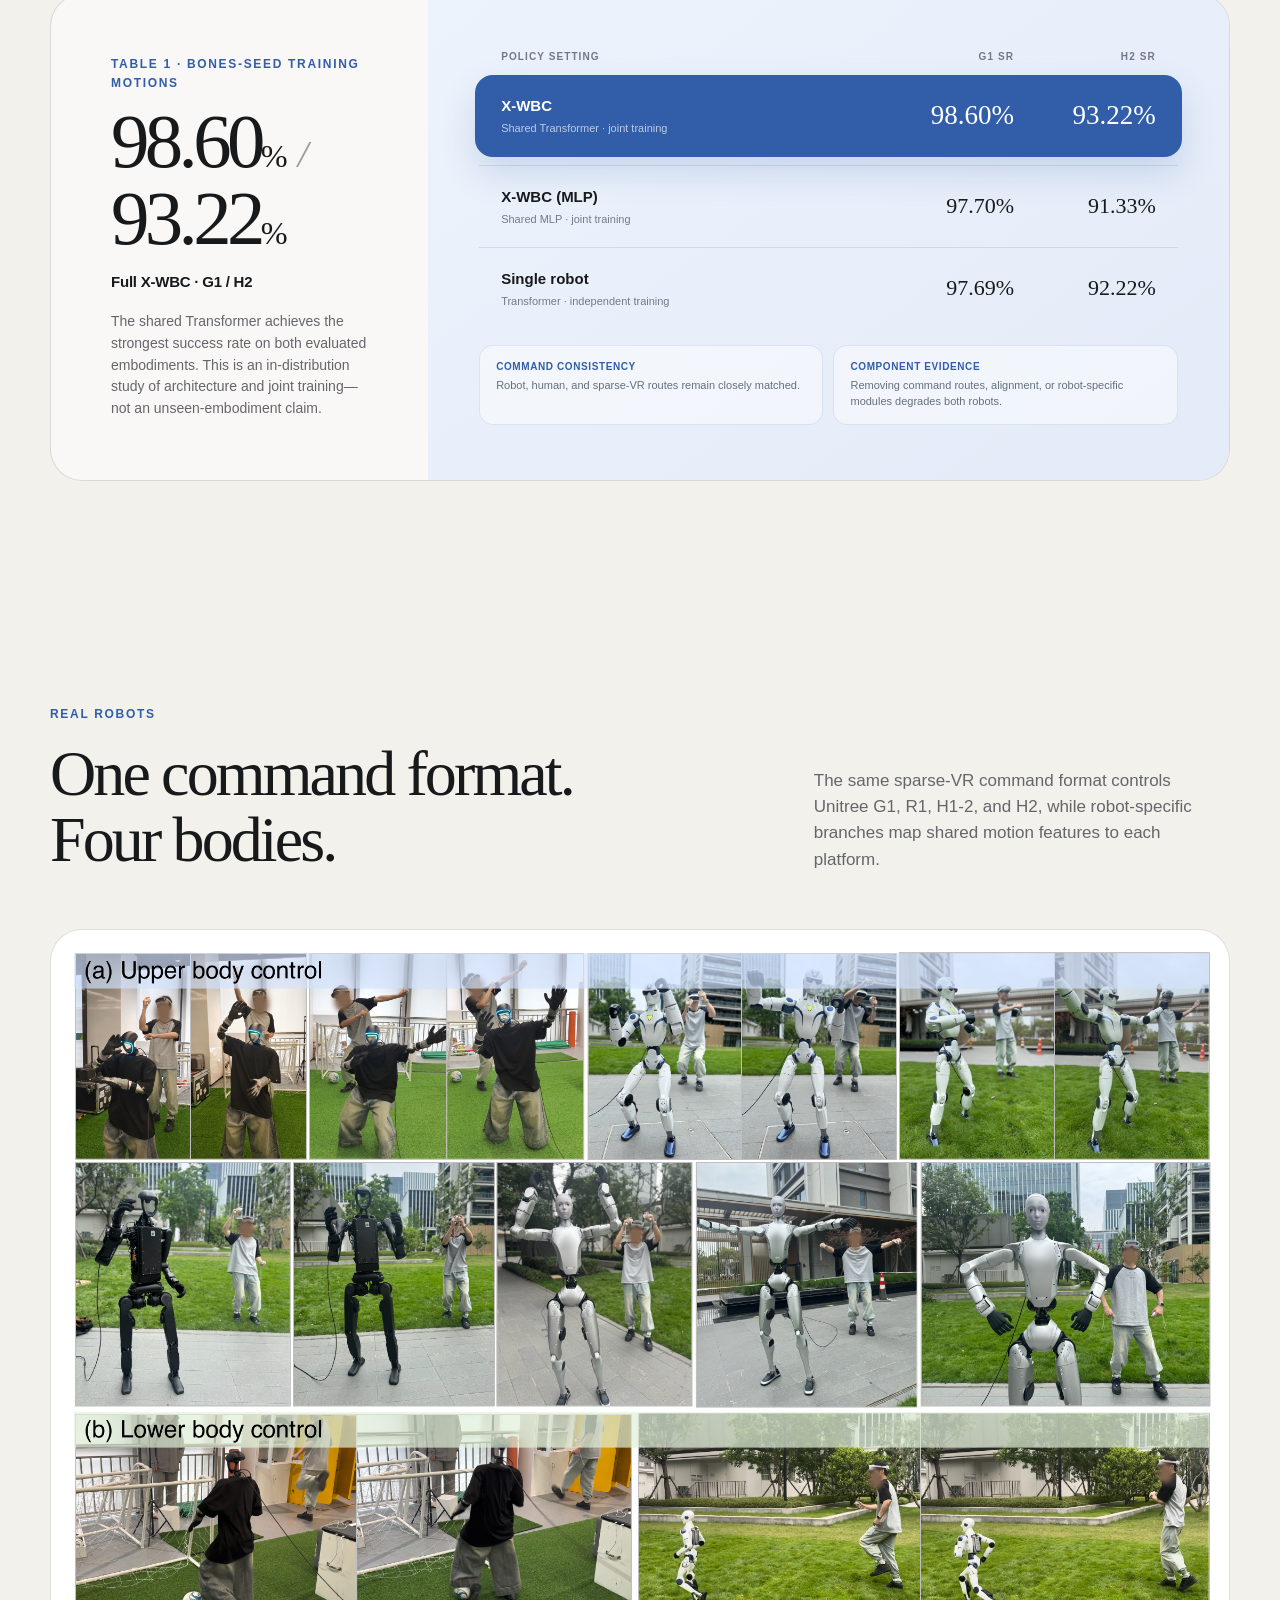
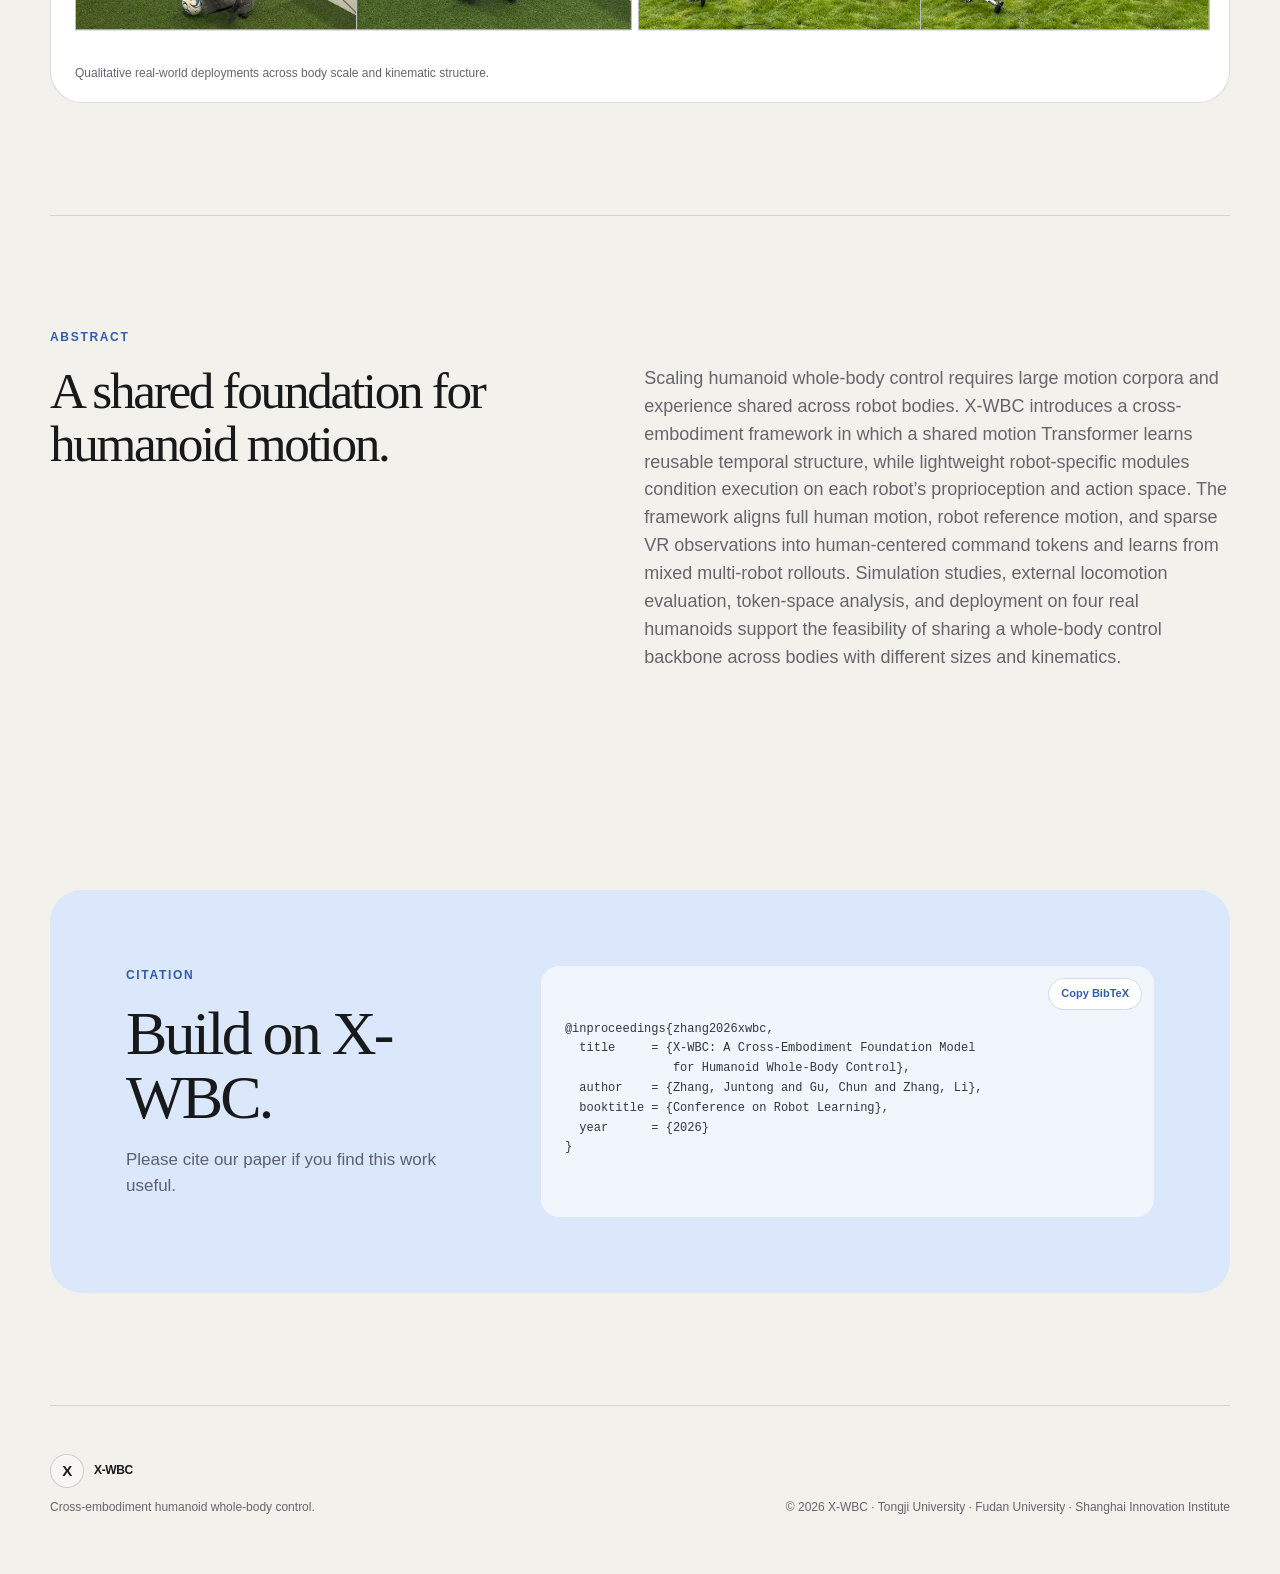
==== commit f21685e4: "Add the official YouTube video link" ====
--- a/docs/index.html
+++ b/docs/index.html
@@ -70,10 +70,10 @@
           <svg viewBox="0 0 24 24" aria-hidden="true"><path d="M6 2h8l4 4v16H6zM14 2v5h5M9 13h6M9 17h6"/></svg>
           Paper <small>arXiv</small>
         </a>
-        <span class="action action-muted" aria-disabled="true">
+        <a class="action action-secondary" href="https://youtu.be/2FJbr1BD6kA" target="_blank" rel="noreferrer">
           <svg viewBox="0 0 24 24" aria-hidden="true"><path d="m9 7 8 5-8 5z"/></svg>
-          Video <small>soon</small>
-        </span>
+          Video <small>YouTube</small>
+        </a>
         <a class="action action-secondary" href="https://github.com/LogosRoboticsGroup/x-wbc" target="_blank" rel="noreferrer">
           <svg viewBox="0 0 24 24" aria-hidden="true"><path d="M9 19c-4 1.2-4-2-5-2.5m10 5v-3.1c0-.9.1-1.5-.4-2 3.2-.4 6.6-1.6 6.6-7A5.4 5.4 0 0 0 18.8 6 5 5 0 0 0 18.7 3S17.6 2.7 15 4a11.5 11.5 0 0 0-6 0C6.4 2.7 5.3 3 5.3 3A5 5 0 0 0 5.2 6a5.4 5.4 0 0 0-1.4 3.7c0 5.4 3.4 6.6 6.6 7-.5.5-.5 1.2-.4 2V22"/></svg>
           Repository <small>GitHub</small>
